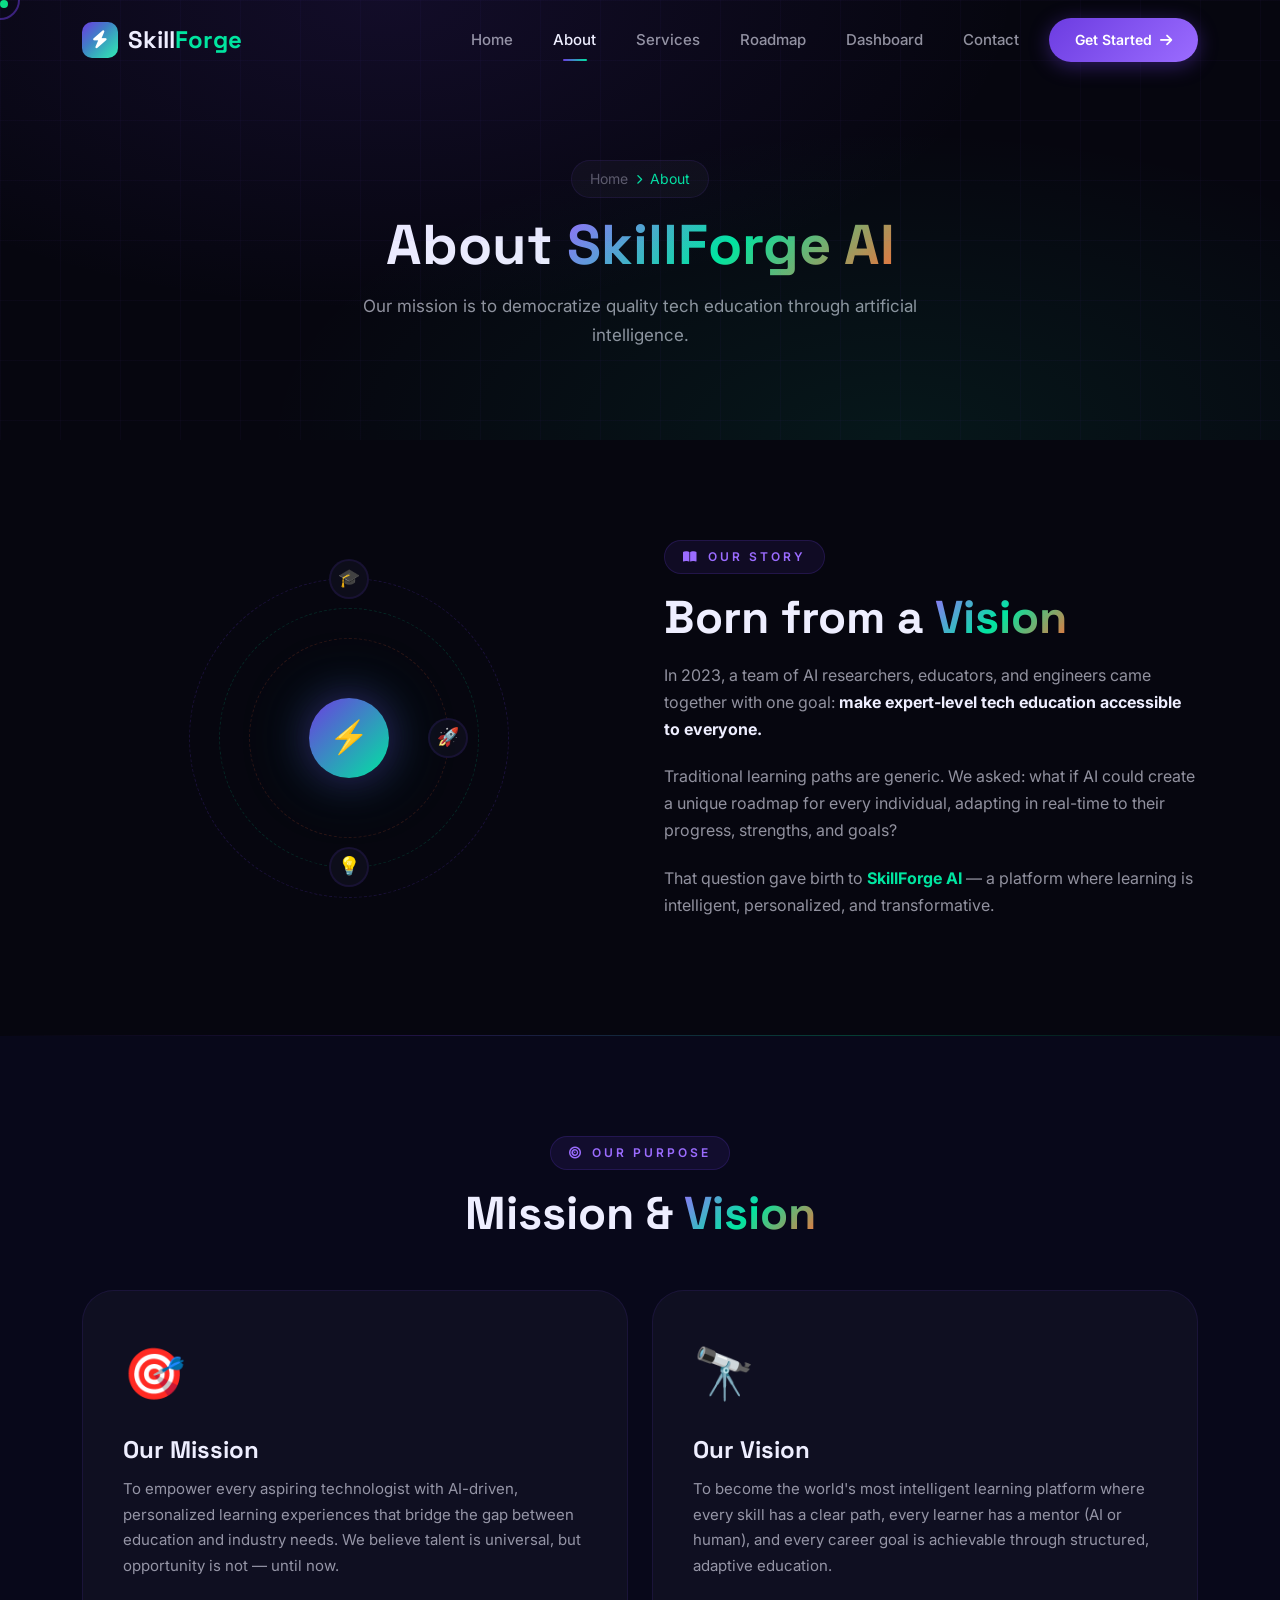
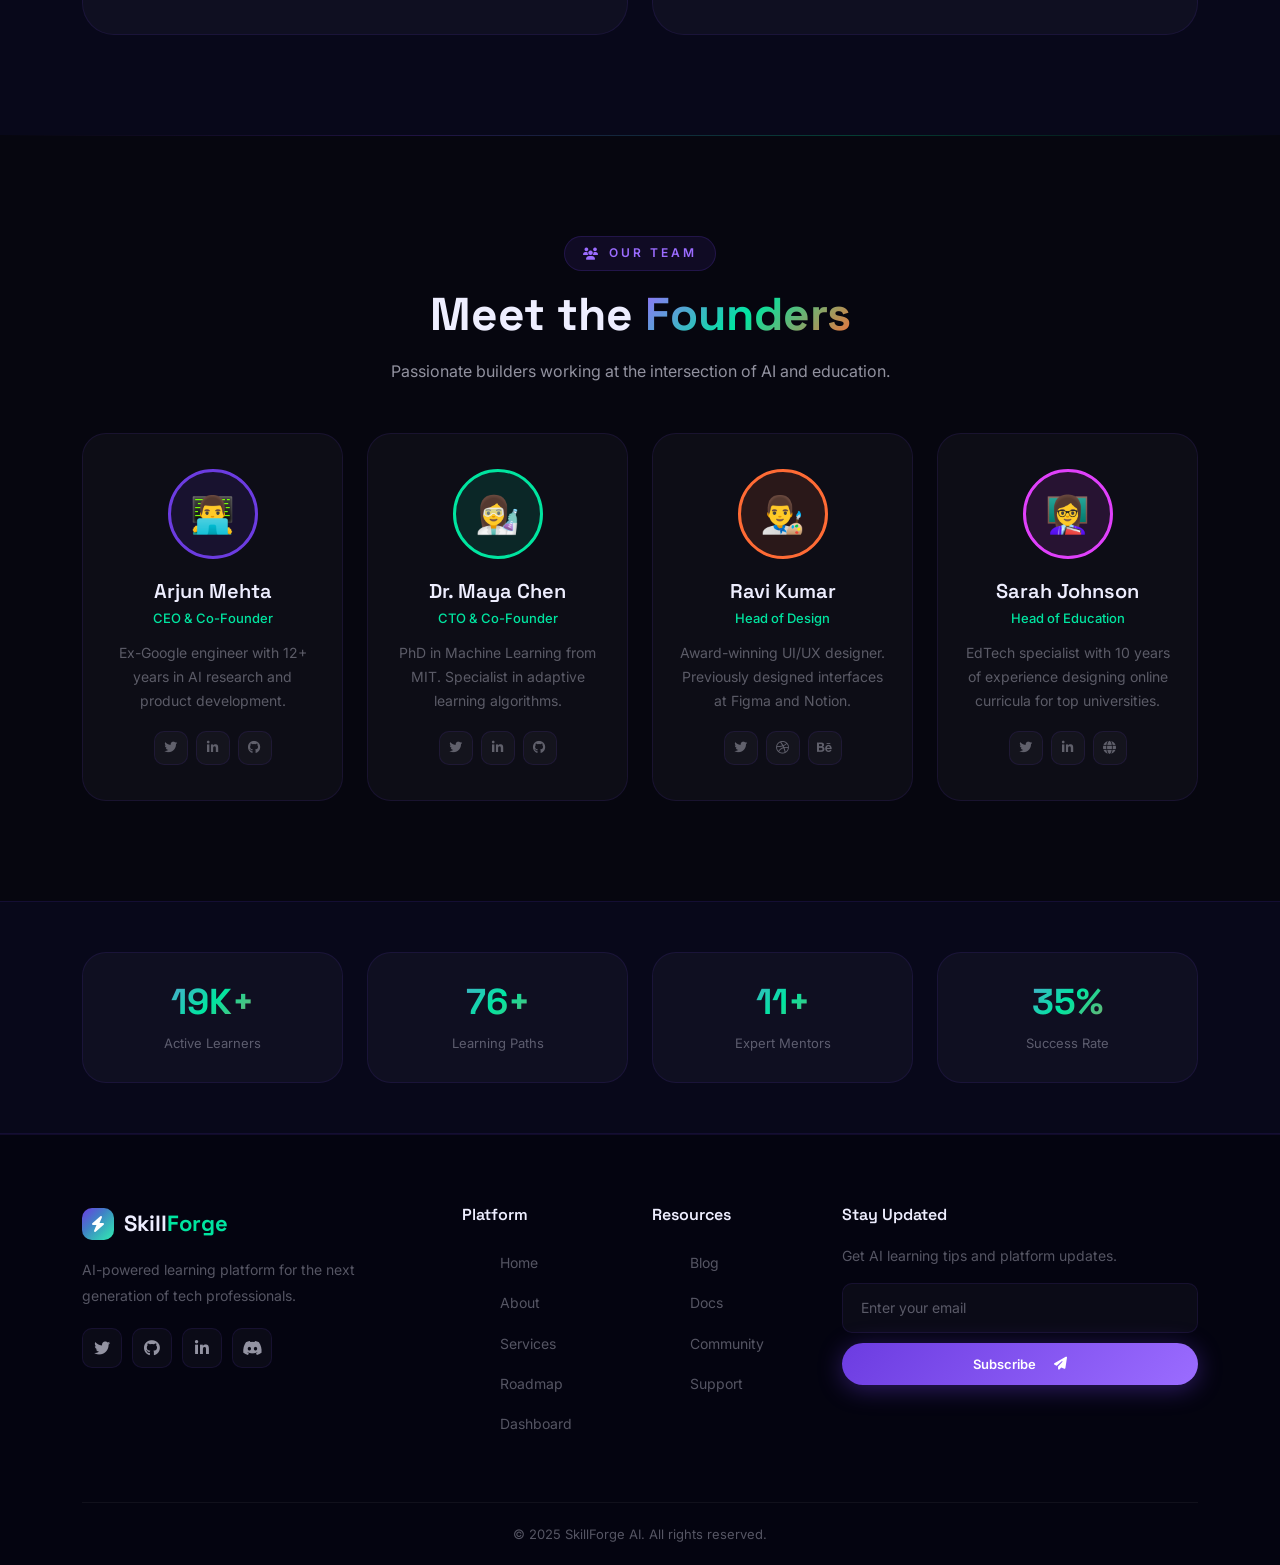
==== about.html @ aed68ee0 "SkillForge" ====
<!DOCTYPE html>
<html lang="en">
<head>
    <meta charset="UTF-8">
    <meta name="viewport" content="width=device-width, initial-scale=1.0">
    <title>About — SkillForge AI</title>
    <link href="https://cdn.jsdelivr.net/npm/bootstrap@5.3.0/dist/css/bootstrap.min.css" rel="stylesheet">
    <link href="https://cdnjs.cloudflare.com/ajax/libs/font-awesome/6.4.0/css/all.min.css" rel="stylesheet">
    <link href="style.css" rel="stylesheet">
</head>
<body>
    <div class="cursor-dot" id="cursorDot"></div>
    <div class="cursor-ring" id="cursorRing"></div>

    <!-- NAVBAR -->
    <nav class="sf-navbar navbar navbar-expand-lg fixed-top" id="sfNavbar">
        <div class="container">
            <a class="sf-brand" href="index.html">
                <div class="brand-icon"><i class="fas fa-bolt"></i></div>
                <div class="brand-text">Skill<span>Forge</span></div>
            </a>
            <button class="navbar-toggler" data-bs-toggle="collapse" data-bs-target="#sfNavCollapse"><span class="navbar-toggler-icon"></span></button>
            <div class="collapse navbar-collapse" id="sfNavCollapse">
                <ul class="navbar-nav ms-auto align-items-center gap-1">
                    <li class="nav-item"><a class="nav-link sf-nav-link" href="index.html">Home</a></li>
                    <li class="nav-item"><a class="nav-link sf-nav-link active" href="about.html">About</a></li>
                    <li class="nav-item"><a class="nav-link sf-nav-link" href="services.html">Services</a></li>
                    <li class="nav-item"><a class="nav-link sf-nav-link" href="roadmap.html">Roadmap</a></li>
                    <li class="nav-item"><a class="nav-link sf-nav-link" href="dashboard.html">Dashboard</a></li>
                    <li class="nav-item"><a class="nav-link sf-nav-link" href="contact.html">Contact</a></li>
                    <li class="nav-item ms-lg-2"><a class="nav-link sf-nav-cta" href="dashboard.html">Get Started <i class="fas fa-arrow-right ms-1"></i></a></li>
                </ul>
            </div>
        </div>
    </nav>

    <!-- BANNER -->
    <section class="page-banner">
        <div class="grid-bg"></div>
        <div class="particle-field"></div>
        <div class="container">
            <div class="page-breadcrumb"><a href="index.html">Home</a> <i class="fas fa-chevron-right" style="font-size:10px;"></i> About</div>
            <h1>About <span class="gradient-text">SkillForge AI</span></h1>
            <p>Our mission is to democratize quality tech education through artificial intelligence.</p>
        </div>
    </section>

    <!-- OUR STORY -->
    <section class="sf-section">
        <div class="container">
            <div class="row align-items-center g-5">
                <div class="col-lg-6 reveal-left">
                    <div style="text-align:center;">
                        <div class="orbit-container">
                            <div class="orbit-ring">
                                <div class="orbit-dot" style="top:-20px;left:50%;transform:translateX(-50%);">🎓</div>
                            </div>
                            <div class="orbit-ring">
                                <div class="orbit-dot" style="bottom:-20px;left:50%;transform:translateX(-50%);">💡</div>
                            </div>
                            <div class="orbit-ring">
                                <div class="orbit-dot" style="top:50%;right:-20px;transform:translateY(-50%);">🚀</div>
                            </div>
                            <div class="orbit-center">⚡</div>
                        </div>
                    </div>
                </div>
                <div class="col-lg-6 reveal-right">
                    <div class="section-badge"><i class="fas fa-book-open"></i> Our Story</div>
                    <h2 class="section-title">Born from a <span class="gradient-text">Vision</span></h2>
                    <p style="color:var(--text-secondary);margin-bottom:20px;">In 2023, a team of AI researchers, educators, and engineers came together with one goal: <strong style="color:var(--text-primary);">make expert-level tech education accessible to everyone.</strong></p>
                    <p style="color:var(--text-secondary);margin-bottom:20px;">Traditional learning paths are generic. We asked: what if AI could create a unique roadmap for every individual, adapting in real-time to their progress, strengths, and goals?</p>
                    <p style="color:var(--text-secondary);">That question gave birth to <strong style="color:var(--cyan);">SkillForge AI</strong> — a platform where learning is intelligent, personalized, and transformative.</p>
                </div>
            </div>
        </div>
    </section>

    <hr class="glow-divider">

    <!-- MISSION & VISION -->
    <section class="sf-section sf-section-alt">
        <div class="container">
            <div class="text-center mb-5 reveal">
                <div class="section-badge"><i class="fas fa-bullseye"></i> Our Purpose</div>
                <h2 class="section-title">Mission & <span class="gradient-text">Vision</span></h2>
            </div>
            <div class="row g-4">
                <div class="col-lg-6 reveal delay-1">
                    <div class="mission-card">
                        <span class="big-icon">🎯</span>
                        <h4>Our Mission</h4>
                        <p>To empower every aspiring technologist with AI-driven, personalized learning experiences that bridge the gap between education and industry needs. We believe talent is universal, but opportunity is not — until now.</p>
                    </div>
                </div>
                <div class="col-lg-6 reveal delay-2">
                    <div class="mission-card">
                        <span class="big-icon">🔭</span>
                        <h4>Our Vision</h4>
                        <p>To become the world's most intelligent learning platform where every skill has a clear path, every learner has a mentor (AI or human), and every career goal is achievable through structured, adaptive education.</p>
                    </div>
                </div>
            </div>
        </div>
    </section>

    <hr class="glow-divider">

    <!-- TEAM -->
    <section class="sf-section">
        <div class="container">
            <div class="text-center mb-5 reveal">
                <div class="section-badge"><i class="fas fa-users"></i> Our Team</div>
                <h2 class="section-title">Meet the <span class="gradient-text">Founders</span></h2>
                <p class="section-desc mx-auto">Passionate builders working at the intersection of AI and education.</p>
            </div>
            <div class="row g-4">
                <div class="col-lg-3 col-md-6 reveal delay-1">
                    <div class="team-card">
                        <div class="team-avatar" style="background:rgba(108,60,225,0.12);border-color:var(--primary);">👨‍💻</div>
                        <h5>Arjun Mehta</h5>
                        <div class="role">CEO & Co-Founder</div>
                        <p>Ex-Google engineer with 12+ years in AI research and product development.</p>
                        <div class="team-social">
                            <a href="#"><i class="fab fa-twitter"></i></a>
                            <a href="#"><i class="fab fa-linkedin-in"></i></a>
                            <a href="#"><i class="fab fa-github"></i></a>
                        </div>
                    </div>
                </div>
                <div class="col-lg-3 col-md-6 reveal delay-2">
                    <div class="team-card">
                        <div class="team-avatar" style="background:rgba(0,229,160,0.12);border-color:var(--cyan);">👩‍🔬</div>
                        <h5>Dr. Maya Chen</h5>
                        <div class="role">CTO & Co-Founder</div>
                        <p>PhD in Machine Learning from MIT. Specialist in adaptive learning algorithms.</p>
                        <div class="team-social">
                            <a href="#"><i class="fab fa-twitter"></i></a>
                            <a href="#"><i class="fab fa-linkedin-in"></i></a>
                            <a href="#"><i class="fab fa-github"></i></a>
                        </div>
                    </div>
                </div>
                <div class="col-lg-3 col-md-6 reveal delay-3">
                    <div class="team-card">
                        <div class="team-avatar" style="background:rgba(255,107,53,0.12);border-color:var(--orange);">👨‍🎨</div>
                        <h5>Ravi Kumar</h5>
                        <div class="role">Head of Design</div>
                        <p>Award-winning UI/UX designer. Previously designed interfaces at Figma and Notion.</p>
                        <div class="team-social">
                            <a href="#"><i class="fab fa-twitter"></i></a>
                            <a href="#"><i class="fab fa-dribbble"></i></a>
                            <a href="#"><i class="fab fa-behance"></i></a>
                        </div>
                    </div>
                </div>
                <div class="col-lg-3 col-md-6 reveal delay-4">
                    <div class="team-card">
                        <div class="team-avatar" style="background:rgba(224,64,251,0.12);border-color:var(--magenta);">👩‍🏫</div>
                        <h5>Sarah Johnson</h5>
                        <div class="role">Head of Education</div>
                        <p>EdTech specialist with 10 years of experience designing online curricula for top universities.</p>
                        <div class="team-social">
                            <a href="#"><i class="fab fa-twitter"></i></a>
                            <a href="#"><i class="fab fa-linkedin-in"></i></a>
                            <a href="#"><i class="fas fa-globe"></i></a>
                        </div>
                    </div>
                </div>
            </div>
        </div>
    </section>

    <!-- COUNTER -->
    <section class="counter-section">
        <div class="container">
            <div class="row">
                <div class="col-6 col-md-3 reveal"><div class="stat-card"><h3 class="gradient-text"><span class="counter" data-target="50" data-suffix="K+">0</span></h3><p>Active Learners</p></div></div>
                <div class="col-6 col-md-3 reveal"><div class="stat-card"><h3 class="gradient-text"><span class="counter" data-target="200" data-suffix="+">0</span></h3><p>Learning Paths</p></div></div>
                <div class="col-6 col-md-3 reveal"><div class="stat-card"><h3 class="gradient-text"><span class="counter" data-target="30" data-suffix="+">0</span></h3><p>Expert Mentors</p></div></div>
                <div class="col-6 col-md-3 reveal"><div class="stat-card"><h3 class="gradient-text"><span class="counter" data-target="95" data-suffix="%">0</span></h3><p>Success Rate</p></div></div>
            </div>
        </div>
    </section>

    <!-- FOOTER -->
    <footer class="sf-footer">
        <div class="container">
            <div class="row g-4">
                <div class="col-lg-4 col-md-6"><div class="footer-brand"><a class="sf-brand" href="index.html" style="font-size:22px;"><div class="brand-icon" style="width:32px;height:32px;font-size:16px;"><i class="fas fa-bolt"></i></div><div class="brand-text">Skill<span>Forge</span></div></a><p>AI-powered learning platform for the next generation of tech professionals.</p><div class="footer-social"><a href="#"><i class="fab fa-twitter"></i></a><a href="#"><i class="fab fa-github"></i></a><a href="#"><i class="fab fa-linkedin-in"></i></a><a href="#"><i class="fab fa-discord"></i></a></div></div></div>
                <div class="col-lg-2 col-md-6 col-6"><h6>Platform</h6><ul class="footer-links"><li><a href="index.html">Home</a></li><li><a href="about.html">About</a></li><li><a href="services.html">Services</a></li><li><a href="roadmap.html">Roadmap</a></li><li><a href="dashboard.html">Dashboard</a></li></ul></div>
                <div class="col-lg-2 col-md-6 col-6"><h6>Resources</h6><ul class="footer-links"><li><a href="#">Blog</a></li><li><a href="#">Docs</a></li><li><a href="#">Community</a></li><li><a href="contact.html">Support</a></li></ul></div>
                <div class="col-lg-4 col-md-6"><h6>Stay Updated</h6><p style="font-size:14px;color:var(--text-muted);margin-bottom:15px;">Get AI learning tips and platform updates.</p><div class="footer-newsletter"><input type="email" placeholder="Enter your email"><button class="sf-btn sf-btn-primary sf-btn-sm w-100 justify-content-center" style="border:none;">Subscribe <i class="fas fa-paper-plane ms-2"></i></button></div></div>
            </div>
            <div class="footer-bottom"><p>© 2025 SkillForge AI. All rights reserved.</p></div>
        </div>
    </footer>
    <button class="scroll-top" id="scrollTopBtn"><i class="fas fa-arrow-up"></i></button>
    <script src="https://cdn.jsdelivr.net/npm/bootstrap@5.3.0/dist/js/bootstrap.bundle.min.js"></script>
    <script src="script.js"></script>
</body>
</html>
---- style.css ----
/* ================================================================
   SKILLFORGE AI — Premium AI Learning Platform
   100% Original Design | Dark Futuristic Theme
   Author: SkillForge Team | 2025
   ================================================================ */

/* ============ GOOGLE FONTS ============ */
@import url("https://fonts.googleapis.com/css2?family=Inter:wght@300;400;500;600;700;800;900&family=Space+Grotesk:wght@400;500;600;700&family=JetBrains+Mono:wght@400;500;600&display=swap");

/* ============ CSS VARIABLES ============ */
:root {
  --primary: #6c3ce1;
  --primary-light: #9b6cff;
  --primary-dark: #4a1fb8;
  --cyan: #00e5a0;
  --cyan-light: #66ffd1;
  --cyan-dark: #00b87c;
  --orange: #ff6b35;
  --orange-light: #ff9f6c;
  --magenta: #e040fb;
  --red: #ff4757;
  --yellow: #ffd93d;

  --bg-dark: #06060f;
  --bg-card: #0d0d1a;
  --bg-card-hover: #12122a;
  --bg-section: #08081a;

  --text-primary: #eeeeff;
  --text-secondary: rgba(238, 238, 255, 0.6);
  --text-muted: rgba(238, 238, 255, 0.35);

  --glass: rgba(255, 255, 255, 0.03);
  --glass-border: rgba(108, 60, 225, 0.12);
  --glass-hover: rgba(108, 60, 225, 0.08);

  --font-heading: "Space Grotesk", sans-serif;
  --font-body: "Inter", sans-serif;
  --font-mono: "JetBrains Mono", monospace;

  --radius-sm: 10px;
  --radius-md: 16px;
  --radius-lg: 24px;
  --radius-xl: 32px;
  --radius-full: 9999px;

  --shadow-glow: 0 0 30px rgba(108, 60, 225, 0.15);
  --shadow-card: 0 8px 32px rgba(0, 0, 0, 0.3);
  --shadow-float: 0 20px 60px rgba(0, 0, 0, 0.4);

  --transition: all 0.4s cubic-bezier(0.175, 0.885, 0.32, 1.275);
  --transition-smooth: all 0.3s ease;
}

/* ============ RESET & BASE ============ */
*,
*::before,
*::after {
  margin: 0;
  padding: 0;
  box-sizing: border-box;
}

html {
  scroll-behavior: smooth;
  scroll-padding-top: 90px;
  font-size: 16px;
}

body {
  font-family: var(--font-body);
  background: var(--bg-dark);
  color: var(--text-primary);
  overflow-x: hidden;
  line-height: 1.7;
  -webkit-font-smoothing: antialiased;
  -moz-osx-font-smoothing: grayscale;
}

::selection {
  background: var(--primary);
  color: #fff;
}

::-webkit-scrollbar {
  width: 6px;
}
::-webkit-scrollbar-track {
  background: var(--bg-dark);
}
::-webkit-scrollbar-thumb {
  background: var(--primary);
  border-radius: 10px;
}

img {
  max-width: 100%;
  display: block;
}

a {
  text-decoration: none;
  color: inherit;
  transition: var(--transition-smooth);
}

ul,
ol {
  list-style: none;
}

/* ============ PRELOADER ============ */
.preloader {
  position: fixed;
  inset: 0;
  background: var(--bg-dark);
  z-index: 1000000;
  display: flex;
  flex-direction: column;
  align-items: center;
  justify-content: center;
  transition:
    opacity 0.6s ease,
    visibility 0.6s ease;
}
.preloader.hide {
  opacity: 0;
  visibility: hidden;
  pointer-events: none;
}

/* DNA Helix Loader */
.dna-loader {
  display: flex;
  gap: 8px;
  align-items: center;
  height: 60px;
}
.dna-loader span {
  width: 6px;
  height: 6px;
  border-radius: 50%;
  animation: dnaWave 1.2s ease-in-out infinite;
}
.dna-loader span:nth-child(odd) {
  background: var(--primary);
}
.dna-loader span:nth-child(even) {
  background: var(--cyan);
}
.dna-loader span:nth-child(1) {
  animation-delay: 0s;
}
.dna-loader span:nth-child(2) {
  animation-delay: 0.1s;
}
.dna-loader span:nth-child(3) {
  animation-delay: 0.2s;
}
.dna-loader span:nth-child(4) {
  animation-delay: 0.3s;
}
.dna-loader span:nth-child(5) {
  animation-delay: 0.4s;
}
.dna-loader span:nth-child(6) {
  animation-delay: 0.5s;
}
.dna-loader span:nth-child(7) {
  animation-delay: 0.6s;
}
.dna-loader span:nth-child(8) {
  animation-delay: 0.7s;
}
@keyframes dnaWave {
  0%,
  100% {
    transform: translateY(0) scale(1);
    opacity: 0.5;
  }
  50% {
    transform: translateY(-25px) scale(1.4);
    opacity: 1;
  }
}
.preloader-text {
  margin-top: 30px;
  font-family: var(--font-heading);
  font-size: 13px;
  letter-spacing: 6px;
  text-transform: uppercase;
  color: var(--primary-light);
}
.preloader-text span {
  display: inline-block;
  animation: fadeChar 1.5s ease-in-out infinite;
}
.preloader-text span:nth-child(1) {
  animation-delay: 0s;
}
.preloader-text span:nth-child(2) {
  animation-delay: 0.05s;
}
.preloader-text span:nth-child(3) {
  animation-delay: 0.1s;
}
.preloader-text span:nth-child(4) {
  animation-delay: 0.15s;
}
.preloader-text span:nth-child(5) {
  animation-delay: 0.2s;
}
.preloader-text span:nth-child(6) {
  animation-delay: 0.25s;
}
.preloader-text span:nth-child(7) {
  animation-delay: 0.3s;
}
.preloader-text span:nth-child(8) {
  animation-delay: 0.35s;
}
.preloader-text span:nth-child(9) {
  animation-delay: 0.4s;
}
.preloader-text span:nth-child(10) {
  animation-delay: 0.45s;
}
.preloader-text span:nth-child(11) {
  animation-delay: 0.5s;
}
.preloader-text span:nth-child(12) {
  animation-delay: 0.55s;
}
@keyframes fadeChar {
  0%,
  100% {
    opacity: 0.3;
  }
  50% {
    opacity: 1;
  }
}

/* ============ CUSTOM CURSOR ============ */
.cursor-dot {
  width: 8px;
  height: 8px;
  background: var(--cyan);
  border-radius: 50%;
  position: fixed;
  pointer-events: none;
  z-index: 999999;
  transition: transform 0.1s ease;
  mix-blend-mode: difference;
}
.cursor-ring {
  width: 40px;
  height: 40px;
  border: 2px solid rgba(108, 60, 225, 0.5);
  border-radius: 50%;
  position: fixed;
  pointer-events: none;
  z-index: 999998;
  transition: all 0.18s ease-out;
}
.cursor-ring.hover {
  transform: scale(1.6);
  border-color: var(--cyan);
  background: rgba(0, 229, 160, 0.05);
}

/* ============ NAVBAR ============ */
.sf-navbar {
  position: fixed;
  top: 0;
  left: 0;
  right: 0;
  z-index: 99999;
  padding: 18px 0;
  transition: all 0.4s ease;
  background: transparent;
}
.sf-navbar.scrolled {
  padding: 10px 0;
  background: rgba(6, 6, 15, 0.92);
  backdrop-filter: blur(25px);
  -webkit-backdrop-filter: blur(25px);
  border-bottom: 1px solid var(--glass-border);
  box-shadow: 0 4px 30px rgba(0, 0, 0, 0.3);
}
.sf-brand {
  font-family: var(--font-heading);
  font-weight: 700;
  font-size: 24px;
  color: var(--text-primary) !important;
  display: flex;
  align-items: center;
  gap: 10px;
}
.sf-brand .brand-icon {
  width: 36px;
  height: 36px;
  background: linear-gradient(135deg, var(--primary), var(--cyan));
  border-radius: var(--radius-sm);
  display: flex;
  align-items: center;
  justify-content: center;
  font-size: 18px;
  color: #fff;
  position: relative;
  overflow: hidden;
}
.sf-brand .brand-icon::after {
  content: "";
  position: absolute;
  inset: 0;
  background: linear-gradient(
    135deg,
    transparent 40%,
    rgba(255, 255, 255, 0.2)
  );
}
.sf-brand .brand-text span {
  color: var(--cyan);
}
.sf-nav-link {
  color: var(--text-secondary) !important;
  font-weight: 500;
  font-size: 15px;
  padding: 8px 16px !important;
  border-radius: var(--radius-sm);
  position: relative;
  margin: 0 2px;
  transition: var(--transition-smooth);
}
.sf-nav-link::before {
  content: "";
  position: absolute;
  bottom: 0;
  left: 50%;
  transform: translateX(-50%);
  width: 0;
  height: 2px;
  background: linear-gradient(90deg, var(--primary), var(--cyan));
  border-radius: 2px;
  transition: width 0.3s ease;
}
.sf-nav-link:hover,
.sf-nav-link.active {
  color: var(--text-primary) !important;
}
.sf-nav-link:hover::before,
.sf-nav-link.active::before {
  width: 24px;
}
.sf-nav-cta {
  background: linear-gradient(135deg, var(--primary), var(--primary-light));
  color: #fff !important;
  padding: 10px 26px !important;
  border-radius: var(--radius-full);
  font-weight: 600;
  font-size: 14px;
  box-shadow: 0 4px 20px rgba(108, 60, 225, 0.4);
  transition: var(--transition);
  border: none;
}
.sf-nav-cta:hover {
  transform: translateY(-2px);
  box-shadow: 0 8px 30px rgba(108, 60, 225, 0.6);
  color: #fff !important;
}
.navbar-toggler {
  border: 2px solid var(--primary) !important;
  padding: 5px 10px;
  border-radius: var(--radius-sm);
}
.navbar-toggler-icon {
  background-image: url("data:image/svg+xml,%3csvg xmlns='http://www.w3.org/2000/svg' viewBox='0 0 30 30'%3e%3cpath stroke='%236C3CE1' stroke-linecap='round' stroke-width='2' d='M4 7h22M4 15h22M4 23h22'/%3e%3c/svg%3e") !important;
}

/* ============ PAGE HERO / INNER BANNER ============ */
.page-banner {
  padding: 160px 0 90px;
  text-align: center;
  position: relative;
  overflow: hidden;
}
.page-banner::before {
  content: "";
  position: absolute;
  inset: 0;
  background:
    radial-gradient(
      ellipse at 30% 0%,
      rgba(108, 60, 225, 0.12) 0%,
      transparent 50%
    ),
    radial-gradient(
      ellipse at 70% 100%,
      rgba(0, 229, 160, 0.08) 0%,
      transparent 50%
    );
  pointer-events: none;
}
.page-banner .grid-bg {
  position: absolute;
  inset: 0;
  background-image:
    linear-gradient(rgba(108, 60, 225, 0.04) 1px, transparent 1px),
    linear-gradient(90deg, rgba(108, 60, 225, 0.04) 1px, transparent 1px);
  background-size: 60px 60px;
  pointer-events: none;
}
.page-breadcrumb {
  display: inline-flex;
  align-items: center;
  gap: 8px;
  font-size: 14px;
  margin-bottom: 15px;
  padding: 6px 18px;
  background: var(--glass);
  border: 1px solid var(--glass-border);
  border-radius: var(--radius-full);
  color: var(--cyan);
}
.page-breadcrumb a {
  color: var(--text-muted);
}
.page-breadcrumb a:hover {
  color: var(--primary-light);
}
.page-banner h1 {
  font-family: var(--font-heading);
  font-size: clamp(34px, 5vw, 56px);
  font-weight: 700;
  margin-bottom: 15px;
  line-height: 1.15;
}
.page-banner p {
  color: var(--text-secondary);
  font-size: 17px;
  max-width: 560px;
  margin: 0 auto;
}

/* ============ SECTION COMMON ============ */
.sf-section {
  padding: 100px 0;
  position: relative;
}
.sf-section-alt {
  background: var(--bg-section);
}
.section-badge {
  display: inline-flex;
  align-items: center;
  gap: 8px;
  padding: 6px 18px;
  border-radius: var(--radius-full);
  font-size: 12px;
  font-weight: 600;
  text-transform: uppercase;
  letter-spacing: 3px;
  margin-bottom: 16px;
  background: rgba(108, 60, 225, 0.1);
  color: var(--primary-light);
  border: 1px solid rgba(108, 60, 225, 0.2);
}
.section-title {
  font-family: var(--font-heading);
  font-size: clamp(28px, 4vw, 46px);
  font-weight: 700;
  line-height: 1.2;
  margin-bottom: 16px;
}
.section-desc {
  color: var(--text-secondary);
  font-size: 16px;
  max-width: 560px;
}
.gradient-text {
  background: linear-gradient(
    135deg,
    var(--primary-light),
    var(--cyan),
    var(--orange)
  );
  -webkit-background-clip: text;
  -webkit-text-fill-color: transparent;
  background-clip: text;
}
.accent-text {
  color: var(--cyan);
}
.glow-divider {
  height: 1px;
  background: linear-gradient(
    90deg,
    transparent,
    var(--primary),
    var(--cyan),
    transparent
  );
  border: none;
  opacity: 0.25;
  margin: 0;
}

/* ============ BUTTONS ============ */
.sf-btn {
  display: inline-flex;
  align-items: center;
  gap: 10px;
  padding: 14px 32px;
  border-radius: var(--radius-full);
  font-weight: 600;
  font-size: 15px;
  font-family: var(--font-body);
  cursor: pointer;
  transition: var(--transition);
  border: none;
  text-decoration: none;
  position: relative;
  overflow: hidden;
}
.sf-btn::after {
  content: "";
  position: absolute;
  inset: 0;
  background: linear-gradient(
    135deg,
    transparent 40%,
    rgba(255, 255, 255, 0.1)
  );
  opacity: 0;
  transition: opacity 0.3s;
}
.sf-btn:hover::after {
  opacity: 1;
}
.sf-btn-primary {
  background: linear-gradient(135deg, var(--primary), var(--primary-light));
  color: #fff;
  box-shadow: 0 4px 25px rgba(108, 60, 225, 0.4);
}
.sf-btn-primary:hover {
  transform: translateY(-3px);
  box-shadow: 0 10px 35px rgba(108, 60, 225, 0.6);
  color: #fff;
}
.sf-btn-outline {
  background: transparent;
  color: var(--text-primary);
  border: 2px solid rgba(108, 60, 225, 0.3);
}
.sf-btn-outline:hover {
  border-color: var(--cyan);
  color: var(--cyan);
  transform: translateY(-3px);
  box-shadow: 0 5px 20px rgba(0, 229, 160, 0.15);
}
.sf-btn-cyan {
  background: linear-gradient(135deg, var(--cyan-dark), var(--cyan));
  color: var(--bg-dark);
  box-shadow: 0 4px 20px rgba(0, 229, 160, 0.3);
}
.sf-btn-cyan:hover {
  transform: translateY(-3px);
  box-shadow: 0 10px 30px rgba(0, 229, 160, 0.5);
  color: var(--bg-dark);
}
.sf-btn-sm {
  padding: 10px 22px;
  font-size: 13px;
}

/* ============ GLASS CARD ============ */
.sf-card {
  background: var(--glass);
  border: 1px solid var(--glass-border);
  border-radius: var(--radius-lg);
  padding: 32px;
  transition: var(--transition);
  position: relative;
  overflow: hidden;
  height: 100%;
}
.sf-card::before {
  content: "";
  position: absolute;
  top: 0;
  left: 0;
  right: 0;
  height: 3px;
  background: linear-gradient(90deg, var(--primary), var(--cyan));
  transform: scaleX(0);
  transform-origin: left;
  transition: transform 0.4s ease;
}
.sf-card:hover {
  transform: translateY(-8px);
  border-color: rgba(108, 60, 225, 0.25);
  box-shadow: var(--shadow-glow);
  background: var(--glass-hover);
}
.sf-card:hover::before {
  transform: scaleX(1);
}

/* ============ ICON BOX ============ */
.sf-icon-box {
  width: 60px;
  height: 60px;
  border-radius: var(--radius-md);
  display: flex;
  align-items: center;
  justify-content: center;
  font-size: 24px;
  margin-bottom: 20px;
  position: relative;
}
.sf-icon-box::after {
  content: "";
  position: absolute;
  inset: -3px;
  border-radius: inherit;
  background: inherit;
  filter: blur(15px);
  opacity: 0.3;
  z-index: -1;
}
.icon-purple {
  background: rgba(108, 60, 225, 0.15);
  color: var(--primary-light);
}
.icon-cyan {
  background: rgba(0, 229, 160, 0.15);
  color: var(--cyan);
}
.icon-orange {
  background: rgba(255, 107, 53, 0.15);
  color: var(--orange);
}
.icon-magenta {
  background: rgba(224, 64, 251, 0.15);
  color: var(--magenta);
}
.icon-yellow {
  background: rgba(255, 217, 61, 0.15);
  color: var(--yellow);
}
.icon-red {
  background: rgba(255, 71, 87, 0.15);
  color: var(--red);
}

/* ============ FOOTER ============ */
.sf-footer {
  background: #040410;
  border-top: 1px solid var(--glass-border);
  padding: 70px 0 0;
}
.sf-footer .footer-brand p {
  color: var(--text-muted);
  font-size: 14px;
  margin-top: 15px;
  max-width: 300px;
  line-height: 1.8;
}
.sf-footer h6 {
  font-family: var(--font-heading);
  font-weight: 600;
  font-size: 16px;
  margin-bottom: 20px;
  color: var(--text-primary);
}
.footer-links li {
  margin-bottom: 10px;
}
.footer-links a {
  color: var(--text-muted);
  font-size: 14px;
  display: inline-flex;
  align-items: center;
  gap: 6px;
}
.footer-links a::before {
  content: "";
  width: 0;
  height: 1px;
  background: var(--cyan);
  transition: width 0.3s;
}
.footer-links a:hover {
  color: var(--cyan);
}
.footer-links a:hover::before {
  width: 12px;
}
.footer-social {
  display: flex;
  gap: 10px;
  margin-top: 20px;
}
.footer-social a {
  width: 40px;
  height: 40px;
  border-radius: var(--radius-sm);
  background: var(--glass);
  border: 1px solid var(--glass-border);
  display: flex;
  align-items: center;
  justify-content: center;
  color: var(--text-secondary);
  font-size: 16px;
  transition: var(--transition);
}
.footer-social a:hover {
  background: var(--primary);
  border-color: var(--primary);
  color: #fff;
  transform: translateY(-3px);
  box-shadow: 0 5px 15px rgba(108, 60, 225, 0.4);
}
.footer-bottom {
  margin-top: 50px;
  padding: 20px 0;
  border-top: 1px solid rgba(238, 238, 255, 0.05);
  text-align: center;
}
.footer-bottom p {
  color: var(--text-muted);
  font-size: 13px;
  margin: 0;
}
.footer-newsletter input {
  width: 100%;
  padding: 12px 18px;
  background: var(--glass);
  border: 1px solid var(--glass-border);
  border-radius: var(--radius-sm);
  color: var(--text-primary);
  font-size: 14px;
  font-family: var(--font-body);
  outline: none;
  margin-bottom: 10px;
  transition: var(--transition-smooth);
}
.footer-newsletter input:focus {
  border-color: var(--primary);
  box-shadow: 0 0 0 3px rgba(108, 60, 225, 0.1);
}
.footer-newsletter input::placeholder {
  color: var(--text-muted);
}

/* ============ SCROLL TO TOP ============ */
.scroll-top {
  position: fixed;
  bottom: 30px;
  right: 30px;
  width: 46px;
  height: 46px;
  background: linear-gradient(135deg, var(--primary), var(--primary-light));
  color: #fff;
  border: none;
  border-radius: var(--radius-sm);
  font-size: 18px;
  cursor: pointer;
  opacity: 0;
  visibility: hidden;
  transition: var(--transition);
  z-index: 9998;
  box-shadow: 0 4px 20px rgba(108, 60, 225, 0.4);
  display: flex;
  align-items: center;
  justify-content: center;
}
.scroll-top.show {
  opacity: 1;
  visibility: visible;
}
.scroll-top:hover {
  transform: translateY(-4px);
  box-shadow: 0 8px 30px rgba(108, 60, 225, 0.6);
}

/* ============ REVEAL ANIMATIONS ============ */
.reveal {
  opacity: 0;
  transform: translateY(40px);
  transition: all 0.8s cubic-bezier(0.175, 0.885, 0.32, 1.275);
}
.reveal.active {
  opacity: 1;
  transform: translateY(0);
}
.reveal-left {
  opacity: 0;
  transform: translateX(-50px);
  transition: all 0.8s cubic-bezier(0.175, 0.885, 0.32, 1.275);
}
.reveal-left.active {
  opacity: 1;
  transform: translateX(0);
}
.reveal-right {
  opacity: 0;
  transform: translateX(50px);
  transition: all 0.8s cubic-bezier(0.175, 0.885, 0.32, 1.275);
}
.reveal-right.active {
  opacity: 1;
  transform: translateX(0);
}
.reveal-scale {
  opacity: 0;
  transform: scale(0.85);
  transition: all 0.8s cubic-bezier(0.175, 0.885, 0.32, 1.275);
}
.reveal-scale.active {
  opacity: 1;
  transform: scale(1);
}

/* Staggered delays */
.delay-1 {
  transition-delay: 0.1s;
}
.delay-2 {
  transition-delay: 0.2s;
}
.delay-3 {
  transition-delay: 0.3s;
}
.delay-4 {
  transition-delay: 0.4s;
}
.delay-5 {
  transition-delay: 0.5s;
}
.delay-6 {
  transition-delay: 0.6s;
}

/* ============ FORM STYLES ============ */
.sf-input {
  width: 100%;
  padding: 14px 20px;
  background: rgba(255, 255, 255, 0.03);
  border: 1px solid var(--glass-border);
  border-radius: var(--radius-md);
  color: var(--text-primary);
  font-size: 15px;
  font-family: var(--font-body);
  outline: none;
  transition: var(--transition-smooth);
}
.sf-input:focus {
  border-color: var(--primary);
  box-shadow: 0 0 0 3px rgba(108, 60, 225, 0.12);
  background: rgba(108, 60, 225, 0.03);
}
.sf-input::placeholder {
  color: var(--text-muted);
}
.sf-label {
  font-size: 13px;
  font-weight: 500;
  color: var(--text-secondary);
  margin-bottom: 8px;
  display: block;
}

/* ============ PROGRESS BAR ============ */
.sf-progress {
  height: 10px;
  background: rgba(255, 255, 255, 0.05);
  border-radius: var(--radius-full);
  overflow: hidden;
  position: relative;
}
.sf-progress-bar {
  height: 100%;
  border-radius: var(--radius-full);
  transition: width 2s cubic-bezier(0.25, 0.46, 0.45, 0.94);
  position: relative;
}
.sf-progress-bar::after {
  content: "";
  position: absolute;
  top: 0;
  left: 0;
  right: 0;
  bottom: 0;
  background: linear-gradient(
    90deg,
    transparent,
    rgba(255, 255, 255, 0.15),
    transparent
  );
  animation: shimmer 2s infinite;
}
@keyframes shimmer {
  0% {
    transform: translateX(-100%);
  }
  100% {
    transform: translateX(100%);
  }
}

/* ============ STAT CARD ============ */
.stat-card {
  background: var(--glass);
  border: 1px solid var(--glass-border);
  border-radius: var(--radius-lg);
  padding: 28px;
  text-align: center;
  transition: var(--transition);
}
.stat-card:hover {
  border-color: rgba(108, 60, 225, 0.3);
  transform: translateY(-4px);
}
.stat-card h3 {
  font-family: var(--font-heading);
  font-size: 36px;
  font-weight: 700;
}
.stat-card p {
  font-size: 13px;
  color: var(--text-muted);
  margin: 5px 0 0;
}

/* ============ TEAM CARD ============ */
.team-card {
  text-align: center;
  background: var(--glass);
  border: 1px solid var(--glass-border);
  border-radius: var(--radius-lg);
  padding: 35px 25px;
  transition: var(--transition);
  height: 100%;
}
.team-card:hover {
  transform: translateY(-8px);
  border-color: rgba(108, 60, 225, 0.3);
  box-shadow: var(--shadow-glow);
}
.team-avatar {
  width: 90px;
  height: 90px;
  border-radius: 50%;
  margin: 0 auto 20px;
  display: flex;
  align-items: center;
  justify-content: center;
  font-size: 36px;
  border: 3px solid;
  position: relative;
}
.team-card h5 {
  font-family: var(--font-heading);
  font-weight: 600;
  margin-bottom: 4px;
}
.team-card .role {
  font-size: 13px;
  color: var(--cyan);
  margin-bottom: 12px;
  font-weight: 500;
}
.team-card p {
  font-size: 14px;
  color: var(--text-muted);
}
.team-social {
  display: flex;
  gap: 8px;
  justify-content: center;
  margin-top: 18px;
}
.team-social a {
  width: 34px;
  height: 34px;
  border-radius: var(--radius-sm);
  background: var(--glass);
  border: 1px solid var(--glass-border);
  display: flex;
  align-items: center;
  justify-content: center;
  font-size: 13px;
  color: var(--text-muted);
  transition: var(--transition-smooth);
}
.team-social a:hover {
  background: var(--primary);
  border-color: var(--primary);
  color: #fff;
}

/* ============ TAG / CHIP ============ */
.sf-tag {
  display: inline-block;
  padding: 4px 12px;
  border-radius: var(--radius-full);
  font-size: 11px;
  font-weight: 600;
  text-transform: uppercase;
  letter-spacing: 1px;
}
.tag-purple {
  background: rgba(108, 60, 225, 0.15);
  color: var(--primary-light);
}
.tag-cyan {
  background: rgba(0, 229, 160, 0.15);
  color: var(--cyan);
}
.tag-orange {
  background: rgba(255, 107, 53, 0.15);
  color: var(--orange);
}

/* ============ COUNTER ============ */
.counter-section {
  padding: 50px 0;
  background: var(--bg-section);
  border-top: 1px solid var(--glass-border);
  border-bottom: 1px solid var(--glass-border);
}

/* ============ RESPONSIVE ============ */
@media (max-width: 991px) {
  .sf-section {
    padding: 70px 0;
  }
  .page-banner {
    padding: 140px 0 70px;
  }
  .cursor-dot,
  .cursor-ring {
    display: none !important;
  }
}
@media (max-width: 768px) {
  .sf-section {
    padding: 60px 0;
  }
  .sf-card {
    padding: 24px;
  }
}
@media (max-width: 576px) {
  .sf-btn {
    padding: 12px 24px;
    font-size: 14px;
  }
}

/* ============ PARTICLE BACKGROUND ============ */
.particle-field {
  position: absolute;
  inset: 0;
  pointer-events: none;
  overflow: hidden;
}
.particle {
  position: absolute;
  width: 3px;
  height: 3px;
  background: var(--primary);
  border-radius: 50%;
  opacity: 0;
  animation: particleFloat 6s infinite;
}
@keyframes particleFloat {
  0% {
    opacity: 0;
    transform: translateY(0) scale(0.5);
  }
  20% {
    opacity: 0.6;
  }
  100% {
    opacity: 0;
    transform: translateY(-120px) scale(0);
  }
}

/* ============ ORBIT ANIMATION ============ */
.orbit-container {
  position: relative;
  width: 320px;
  height: 320px;
  margin: 0 auto;
}
.orbit-center {
  position: absolute;
  top: 50%;
  left: 50%;
  transform: translate(-50%, -50%);
  width: 80px;
  height: 80px;
  background: linear-gradient(135deg, var(--primary), var(--cyan));
  border-radius: 50%;
  display: flex;
  align-items: center;
  justify-content: center;
  font-size: 32px;
  box-shadow:
    0 0 40px rgba(108, 60, 225, 0.4),
    0 0 80px rgba(0, 229, 160, 0.2);
  z-index: 3;
}
.orbit-ring {
  position: absolute;
  inset: 0;
  border: 1px dashed rgba(108, 60, 225, 0.2);
  border-radius: 50%;
  animation: orbitSpin 20s linear infinite;
}
.orbit-ring:nth-child(2) {
  inset: 30px;
  animation-duration: 15s;
  animation-direction: reverse;
  border-color: rgba(0, 229, 160, 0.15);
}
.orbit-ring:nth-child(3) {
  inset: 60px;
  animation-duration: 10s;
  border-color: rgba(255, 107, 53, 0.15);
}
.orbit-dot {
  position: absolute;
  width: 40px;
  height: 40px;
  background: var(--bg-card);
  border: 2px solid var(--glass-border);
  border-radius: 50%;
  display: flex;
  align-items: center;
  justify-content: center;
  font-size: 18px;
}
@keyframes orbitSpin {
  to {
    transform: rotate(360deg);
  }
}

/* ============ ROADMAP STYLES ============ */
.roadmap-output {
  display: none;
}
.roadmap-output.show {
  display: block;
  animation: slideUp 0.5s ease;
}
@keyframes slideUp {
  from {
    opacity: 0;
    transform: translateY(30px);
  }
  to {
    opacity: 1;
    transform: translateY(0);
  }
}
.roadmap-level {
  background: var(--glass);
  border: 1px solid var(--glass-border);
  border-radius: var(--radius-lg);
  padding: 30px;
  margin-bottom: 20px;
  position: relative;
  transition: var(--transition);
}
.roadmap-level:hover {
  border-color: rgba(108, 60, 225, 0.3);
  transform: translateX(5px);
}
.roadmap-level::before {
  content: "";
  position: absolute;
  left: 0;
  top: 0;
  bottom: 0;
  width: 4px;
  border-radius: 4px 0 0 4px;
}
.level-beginner::before {
  background: var(--cyan);
}
.level-intermediate::before {
  background: var(--orange);
}
.level-advanced::before {
  background: var(--magenta);
}
.roadmap-level h4 {
  font-family: var(--font-heading);
  font-weight: 600;
  margin-bottom: 15px;
  display: flex;
  align-items: center;
  gap: 10px;
}
.roadmap-topics {
  display: flex;
  flex-wrap: wrap;
  gap: 8px;
}
.roadmap-chip {
  padding: 6px 16px;
  border-radius: var(--radius-full);
  font-size: 13px;
  font-weight: 500;
  background: rgba(255, 255, 255, 0.04);
  border: 1px solid rgba(255, 255, 255, 0.08);
  transition: var(--transition-smooth);
}
.roadmap-chip:hover {
  background: rgba(108, 60, 225, 0.1);
  border-color: var(--primary);
  color: var(--primary-light);
}

/* ============ DASHBOARD STYLES ============ */
.dash-header {
  background: linear-gradient(
    135deg,
    rgba(108, 60, 225, 0.08),
    rgba(0, 229, 160, 0.04)
  );
  border: 1px solid var(--glass-border);
  border-radius: var(--radius-xl);
  padding: 30px 35px;
  display: flex;
  align-items: center;
  justify-content: space-between;
  flex-wrap: wrap;
  gap: 20px;
  margin-bottom: 30px;
}
.dash-user {
  display: flex;
  align-items: center;
  gap: 18px;
}
.dash-avatar {
  width: 60px;
  height: 60px;
  border-radius: 50%;
  background: linear-gradient(135deg, var(--primary), var(--cyan));
  display: flex;
  align-items: center;
  justify-content: center;
  font-size: 26px;
  font-weight: 700;
  color: #fff;
  box-shadow: 0 0 20px rgba(108, 60, 225, 0.3);
}
.dash-user h4 {
  font-family: var(--font-heading);
  font-weight: 600;
  margin-bottom: 2px;
}
.dash-user p {
  font-size: 13px;
  color: var(--text-muted);
  margin: 0;
}
.dash-stat-grid {
  display: grid;
  grid-template-columns: repeat(auto-fit, minmax(200px, 1fr));
  gap: 20px;
  margin-bottom: 30px;
}
.dash-stat-card {
  background: var(--glass);
  border: 1px solid var(--glass-border);
  border-radius: var(--radius-lg);
  padding: 24px;
  transition: var(--transition);
}
.dash-stat-card:hover {
  border-color: rgba(108, 60, 225, 0.3);
  transform: translateY(-4px);
}
.dash-stat-card .stat-icon {
  width: 44px;
  height: 44px;
  border-radius: var(--radius-sm);
  display: flex;
  align-items: center;
  justify-content: center;
  font-size: 20px;
  margin-bottom: 15px;
}
.dash-stat-card h3 {
  font-family: var(--font-heading);
  font-size: 28px;
  font-weight: 700;
  margin-bottom: 4px;
}
.dash-stat-card p {
  font-size: 13px;
  color: var(--text-muted);
  margin: 0;
}
.skill-progress-card {
  background: var(--glass);
  border: 1px solid var(--glass-border);
  border-radius: var(--radius-lg);
  padding: 30px;
  margin-bottom: 20px;
}
.skill-header {
  display: flex;
  justify-content: space-between;
  align-items: center;
  margin-bottom: 12px;
}
.skill-header h6 {
  font-family: var(--font-heading);
  font-weight: 600;
  font-size: 15px;
  margin: 0;
  display: flex;
  align-items: center;
  gap: 8px;
}
.skill-header span {
  font-size: 14px;
  font-weight: 600;
}

/* ============ ACTIVITY FEED ============ */
.activity-feed {
  background: var(--glass);
  border: 1px solid var(--glass-border);
  border-radius: var(--radius-lg);
  padding: 28px;
}
.activity-item {
  display: flex;
  gap: 14px;
  padding: 14px 0;
  border-bottom: 1px solid rgba(255, 255, 255, 0.04);
}
.activity-item:last-child {
  border-bottom: none;
}
.activity-dot {
  width: 10px;
  height: 10px;
  border-radius: 50%;
  margin-top: 6px;
  min-width: 10px;
}
.activity-item h6 {
  font-size: 14px;
  font-weight: 500;
  margin-bottom: 3px;
}
.activity-item p {
  font-size: 12px;
  color: var(--text-muted);
  margin: 0;
}

/* ============ CONTACT FORM CARD ============ */
.contact-card {
  background: linear-gradient(
    145deg,
    rgba(108, 60, 225, 0.06),
    rgba(0, 229, 160, 0.02)
  );
  border: 1px solid var(--glass-border);
  border-radius: var(--radius-xl);
  padding: 40px;
  height: 100%;
}
.contact-item {
  display: flex;
  gap: 15px;
  margin-bottom: 28px;
}
.contact-icon {
  width: 50px;
  height: 50px;
  min-width: 50px;
  border-radius: var(--radius-md);
  display: flex;
  align-items: center;
  justify-content: center;
  font-size: 20px;
}
.contact-item h6 {
  font-family: var(--font-heading);
  font-weight: 600;
  margin-bottom: 4px;
}
.contact-item p {
  font-size: 14px;
  color: var(--text-muted);
  margin: 0;
}

/* ============ FORM MESSAGE ============ */
.form-success {
  display: none;
  text-align: center;
  padding: 30px;
}
.form-success.show {
  display: block;
  animation: slideUp 0.5s ease;
}
.success-circle {
  width: 70px;
  height: 70px;
  border-radius: 50%;
  margin: 0 auto 20px;
  display: flex;
  align-items: center;
  justify-content: center;
  font-size: 28px;
}
.home-hero {
  min-height: 100vh;
  display: flex;
  align-items: center;
  position: relative;
  overflow: hidden;
  padding-top: 90px;
}
.home-hero::before {
  content: "";
  position: absolute;
  inset: 0;
  background:
    radial-gradient(
      ellipse at 20% 50%,
      rgba(108, 60, 225, 0.1) 0%,
      transparent 50%
    ),
    radial-gradient(
      ellipse at 80% 30%,
      rgba(0, 229, 160, 0.06) 0%,
      transparent 40%
    ),
    radial-gradient(
      ellipse at 50% 80%,
      rgba(255, 107, 53, 0.04) 0%,
      transparent 40%
    );
}
.hero-grid {
  position: absolute;
  inset: 0;
  background-image:
    linear-gradient(rgba(108, 60, 225, 0.035) 1px, transparent 1px),
    linear-gradient(90deg, rgba(108, 60, 225, 0.035) 1px, transparent 1px);
  background-size: 70px 70px;
  pointer-events: none;
}
.hero-eyebrow {
  display: inline-flex;
  align-items: center;
  gap: 10px;
  padding: 8px 20px;
  background: var(--glass);
  border: 1px solid var(--glass-border);
  border-radius: var(--radius-full);
  font-size: 13px;
  color: var(--cyan);
  margin-bottom: 25px;
  backdrop-filter: blur(10px);
}
.hero-eyebrow .pulse-dot {
  width: 8px;
  height: 8px;
  background: var(--cyan);
  border-radius: 50%;
  animation: pulseDot 2s infinite;
}
@keyframes pulseDot {
  0%,
  100% {
    opacity: 1;
    transform: scale(1);
  }
  50% {
    opacity: 0.4;
    transform: scale(1.8);
  }
}
.hero-title {
  font-family: var(--font-heading);
  font-size: clamp(40px, 6vw, 78px);
  font-weight: 800;
  line-height: 1.08;
  margin-bottom: 25px;
}
.hero-title .line-2 {
  background: linear-gradient(135deg, var(--primary-light), var(--cyan));
  -webkit-background-clip: text;
  -webkit-text-fill-color: transparent;
}
.hero-title .line-3 {
  -webkit-text-stroke: 2px rgba(238, 238, 255, 0.2);
  -webkit-text-fill-color: transparent;
}
.hero-desc {
  font-size: 17px;
  color: var(--text-secondary);
  max-width: 500px;
  line-height: 1.8;
  margin-bottom: 35px;
}
.hero-buttons {
  display: flex;
  gap: 15px;
  flex-wrap: wrap;
  margin-bottom: 50px;
}
.hero-stats {
  display: flex;
  gap: 40px;
  flex-wrap: wrap;
}
.hero-stat h4 {
  font-family: var(--font-heading);
  font-size: 30px;
  font-weight: 700;
  color: var(--cyan);
  margin-bottom: 2px;
}
.hero-stat p {
  font-size: 13px;
  color: var(--text-muted);
  margin: 0;
}
.hero-visual {
  position: relative;
}
.hero-main-visual {
  max-width: 500px;
  margin: 0 auto;
  position: relative;
}
.hero-glass-card {
  background: linear-gradient(
    145deg,
    rgba(108, 60, 225, 0.08),
    rgba(0, 229, 160, 0.03)
  );
  border: 1px solid rgba(108, 60, 225, 0.2);
  border-radius: var(--radius-xl);
  padding: 35px;
  backdrop-filter: blur(20px);
  position: relative;
}
.hero-glass-card::before {
  content: "";
  position: absolute;
  inset: -1px;
  border-radius: inherit;
  background: linear-gradient(
    135deg,
    var(--primary),
    transparent 50%,
    var(--cyan)
  );
  z-index: -1;
  opacity: 0.3;
}
.hero-terminal {
  background: rgba(0, 0, 0, 0.5);
  border-radius: var(--radius-md);
  padding: 20px;
  font-family: var(--font-mono);
  font-size: 13px;
  line-height: 1.9;
  position: relative;
  overflow: hidden;
}
.terminal-dots {
  display: flex;
  gap: 6px;
  margin-bottom: 15px;
}
.terminal-dots span {
  width: 12px;
  height: 12px;
  border-radius: 50%;
}
.terminal-dots span:nth-child(1) {
  background: #ff5f56;
}
.terminal-dots span:nth-child(2) {
  background: #ffbd2e;
}
.terminal-dots span:nth-child(3) {
  background: #27ca40;
}
.t-purple {
  color: #c792ea;
}
.t-cyan {
  color: #89ddff;
}
.t-green {
  color: #c3e88d;
}
.t-yellow {
  color: #ffcb6b;
}
.t-orange {
  color: #f78c6c;
}
.t-white {
  color: #eeffff;
}
.t-blue {
  color: #82aaff;
}
.t-comment {
  color: #546e7a;
}
.terminal-line {
  opacity: 0;
  animation: termFade 0.3s forwards;
}
.terminal-line:nth-child(2) {
  animation-delay: 1.8s;
}
.terminal-line:nth-child(3) {
  animation-delay: 2.1s;
}
.terminal-line:nth-child(4) {
  animation-delay: 2.4s;
}
.terminal-line:nth-child(5) {
  animation-delay: 2.7s;
}
.terminal-line:nth-child(6) {
  animation-delay: 3s;
}
.terminal-line:nth-child(7) {
  animation-delay: 3.3s;
}
.terminal-line:nth-child(8) {
  animation-delay: 3.6s;
}
.terminal-line:nth-child(9) {
  animation-delay: 3.9s;
}
@keyframes termFade {
  to {
    opacity: 1;
  }
}

.hero-float {
  position: absolute;
  background: rgba(6, 6, 15, 0.92);
  border: 1px solid rgba(108, 60, 225, 0.25);
  border-radius: var(--radius-md);
  padding: 12px 18px;
  backdrop-filter: blur(15px);
  display: flex;
  align-items: center;
  gap: 10px;
  animation: floatUp 3s ease-in-out infinite;
  z-index: 5;
}
@keyframes floatUp {
  0%,
  100% {
    transform: translateY(0);
  }
  50% {
    transform: translateY(-12px);
  }
}
.hero-float.hf-1 {
  top: -15px;
  right: -15px;
}
.hero-float.hf-2 {
  bottom: 60px;
  left: -25px;
  animation-delay: 1s;
}
.hero-float.hf-3 {
  bottom: -10px;
  right: 40px;
  animation-delay: 2s;
}
.hf-icon {
  width: 36px;
  height: 36px;
  border-radius: 10px;
  display: flex;
  align-items: center;
  justify-content: center;
  font-size: 16px;
}
.hf-info .hf-title {
  font-weight: 600;
  font-size: 13px;
}
.hf-info .hf-sub {
  font-size: 11px;
  color: var(--text-muted);
}

/* SKILLS PREVIEW */
.skill-preview-card {
  background: var(--glass);
  border: 1px solid var(--glass-border);
  border-radius: var(--radius-lg);
  padding: 28px;
  text-align: center;
  transition: var(--transition);
  height: 100%;
}
.skill-preview-card:hover {
  transform: translateY(-8px) scale(1.02);
  border-color: rgba(108, 60, 225, 0.3);
  box-shadow: var(--shadow-glow);
}
.skill-preview-card .skill-emoji {
  font-size: 44px;
  margin-bottom: 15px;
  display: block;
}
.skill-preview-card h5 {
  font-family: var(--font-heading);
  font-weight: 600;
  margin-bottom: 8px;
  font-size: 17px;
}
.skill-preview-card p {
  font-size: 13px;
  color: var(--text-muted);
  margin: 0;
}

/* CTA SECTION */
.cta-box {
  background: linear-gradient(
    135deg,
    rgba(108, 60, 225, 0.12),
    rgba(0, 229, 160, 0.04)
  );
  border: 1px solid rgba(108, 60, 225, 0.2);
  border-radius: var(--radius-xl);
  padding: 60px 50px;
  text-align: center;
  position: relative;
  overflow: hidden;
}
.cta-box::before {
  content: "";
  position: absolute;
  width: 300px;
  height: 300px;
  background: var(--primary);
  border-radius: 50%;
  filter: blur(150px);
  opacity: 0.08;
  top: -100px;
  right: -100px;
}
.cta-box::after {
  content: "";
  position: absolute;
  width: 250px;
  height: 250px;
  background: var(--cyan);
  border-radius: 50%;
  filter: blur(150px);
  opacity: 0.05;
  bottom: -80px;
  left: -80px;
}

/* MARQUEE */
.marquee-strip {
  padding: 25px 0;
  border-top: 1px solid var(--glass-border);
  border-bottom: 1px solid var(--glass-border);
  overflow: hidden;
  background: rgba(108, 60, 225, 0.02);
}
.marquee-track {
  display: flex;
  gap: 50px;
  animation: marqueeMove 25s linear infinite;
  width: max-content;
}
.marquee-item {
  font-family: var(--font-heading);
  font-size: 18px;
  font-weight: 600;
  color: rgba(238, 238, 255, 0.1);
  white-space: nowrap;
  display: flex;
  align-items: center;
  gap: 12px;
}
.marquee-item .dot {
  width: 6px;
  height: 6px;
  background: var(--primary);
  border-radius: 50%;
}
@keyframes marqueeMove {
  to {
    transform: translateX(-50%);
  }
}
.mission-card {
  background: var(--glass);
  border: 1px solid var(--glass-border);
  border-radius: var(--radius-xl);
  padding: 40px;
  height: 100%;
  position: relative;
  overflow: hidden;
  transition: var(--transition);
}
.mission-card:hover {
  border-color: rgba(108, 60, 225, 0.3);
  transform: translateY(-5px);
}
.mission-card .big-icon {
  font-size: 50px;
  margin-bottom: 20px;
  display: block;
}
.mission-card h4 {
  font-family: var(--font-heading);
  font-weight: 700;
  margin-bottom: 12px;
}
.mission-card p {
  color: var(--text-secondary);
  font-size: 15px;
}
.story-block {
  background: var(--glass);
  border: 1px solid var(--glass-border);
  border-radius: var(--radius-xl);
  padding: 40px;
  position: relative;
}
.story-block::before {
  content: "";
  position: absolute;
  left: 0;
  top: 0;
  bottom: 0;
  width: 4px;
  background: linear-gradient(180deg, var(--primary), var(--cyan));
  border-radius: 4px 0 0 4px;
}
.story-year {
  font-family: var(--font-heading);
  font-weight: 700;
  font-size: 14px;
  color: var(--cyan);
  letter-spacing: 2px;
  margin-bottom: 10px;
}
.service-card-large {
  background: var(--glass);
  border: 1px solid var(--glass-border);
  border-radius: var(--radius-xl);
  padding: 40px;
  transition: var(--transition);
  height: 100%;
  position: relative;
  overflow: hidden;
}
.service-card-large::before {
  content: "";
  position: absolute;
  top: 0;
  left: 0;
  right: 0;
  height: 4px;
  background: linear-gradient(90deg, var(--primary), var(--cyan));
  transform: scaleX(0);
  transform-origin: left;
  transition: transform 0.5s;
}
.service-card-large:hover {
  transform: translateY(-10px);
  border-color: rgba(108, 60, 225, 0.3);
  box-shadow: var(--shadow-glow);
}
.service-card-large:hover::before {
  transform: scaleX(1);
}
.service-card-large .service-emoji {
  font-size: 56px;
  margin-bottom: 20px;
  display: block;
}
.service-card-large h4 {
  font-family: var(--font-heading);
  font-weight: 700;
  margin-bottom: 12px;
  font-size: 22px;
}
.service-card-large p {
  color: var(--text-secondary);
  font-size: 15px;
  margin-bottom: 20px;
}
.service-tags {
  display: flex;
  flex-wrap: wrap;
  gap: 6px;
  margin-bottom: 20px;
}
.service-tag {
  padding: 4px 12px;
  border-radius: var(--radius-full);
  font-size: 11px;
  font-weight: 500;
  background: rgba(108, 60, 225, 0.1);
  color: var(--primary-light);
  border: 1px solid rgba(108, 60, 225, 0.15);
}
.service-card-large .learn-link {
  color: var(--cyan);
  font-weight: 600;
  font-size: 14px;
  display: inline-flex;
  align-items: center;
  gap: 8px;
}
.service-card-large .learn-link:hover {
  gap: 14px;
}

/* PROCESS SECTION */
.process-step {
  display: flex;
  gap: 25px;
  margin-bottom: 40px;
  align-items: flex-start;
}
.process-number {
  width: 55px;
  height: 55px;
  min-width: 55px;
  border-radius: 50%;
  display: flex;
  align-items: center;
  justify-content: center;
  font-family: var(--font-heading);
  font-size: 22px;
  font-weight: 700;
}
.process-step h5 {
  font-family: var(--font-heading);
  font-weight: 600;
  margin-bottom: 6px;
}
.process-step p {
  font-size: 14px;
  color: var(--text-muted);
  margin: 0;
}

.roadmap-input-area {
  background: linear-gradient(
    145deg,
    rgba(108, 60, 225, 0.08),
    rgba(0, 229, 160, 0.03)
  );
  border: 1px solid rgba(108, 60, 225, 0.2);
  border-radius: var(--radius-xl);
  padding: 50px;
  text-align: center;
  position: relative;
  overflow: hidden;
}
.roadmap-input-area::before {
  content: "🤖";
  position: absolute;
  font-size: 200px;
  opacity: 0.02;
  right: -20px;
  top: -30px;
}
.roadmap-search {
  display: flex;
  gap: 12px;
  max-width: 600px;
  margin: 0 auto;
}
.roadmap-search input {
  flex: 1;
  padding: 16px 24px;
  background: rgba(0, 0, 0, 0.3);
  border: 2px solid rgba(108, 60, 225, 0.2);
  border-radius: var(--radius-full);
  color: var(--text-primary);
  font-size: 16px;
  font-family: var(--font-body);
  outline: none;
  transition: var(--transition-smooth);
}
.roadmap-search input:focus {
  border-color: var(--primary);
  box-shadow: 0 0 0 4px rgba(108, 60, 225, 0.15);
}
.roadmap-search input::placeholder {
  color: var(--text-muted);
}
.quick-tags {
  display: flex;
  flex-wrap: wrap;
  gap: 8px;
  justify-content: center;
  margin-top: 20px;
}
.quick-tag {
  padding: 6px 16px;
  border-radius: var(--radius-full);
  background: rgba(108, 60, 225, 0.08);
  border: 1px solid rgba(108, 60, 225, 0.15);
  color: var(--text-secondary);
  font-size: 13px;
  cursor: pointer;
  transition: var(--transition-smooth);
  font-family: var(--font-body);
}
.quick-tag:hover {
  background: var(--primary);
  border-color: var(--primary);
  color: #fff;
}

/* Loading animation */
.roadmap-loading {
  display: none;
  text-align: center;
  padding: 60px 0;
}
.roadmap-loading.show {
  display: block;
}
.loading-brain {
  font-size: 60px;
  animation: brainPulse 1s ease-in-out infinite;
}
@keyframes brainPulse {
  0%,
  100% {
    transform: scale(1);
  }
  50% {
    transform: scale(1.15);
  }
}
.loading-dots {
  display: flex;
  gap: 8px;
  justify-content: center;
  margin-top: 15px;
}
.loading-dots span {
  width: 10px;
  height: 10px;
  border-radius: 50%;
  background: var(--primary);
  animation: dotBounce 1.2s ease-in-out infinite;
}
.loading-dots span:nth-child(2) {
  animation-delay: 0.2s;
  background: var(--cyan);
}
.loading-dots span:nth-child(3) {
  animation-delay: 0.4s;
  background: var(--orange);
}
@keyframes dotBounce {
  0%,
  100% {
    transform: scale(0.6);
    opacity: 0.4;
  }
  50% {
    transform: scale(1.2);
    opacity: 1;
  }
}

.roadmap-skill-title {
  font-family: var(--font-heading);
  font-size: 28px;
  font-weight: 700;
  margin-bottom: 30px;
  text-align: center;
}
.duration-badge {
  display: inline-flex;
  align-items: center;
  gap: 6px;
  padding: 4px 14px;
  border-radius: var(--radius-full);
  font-size: 12px;
  font-weight: 600;
}
.streak-card {
  background: linear-gradient(
    135deg,
    rgba(255, 107, 53, 0.12),
    rgba(255, 217, 61, 0.06)
  );
  border: 1px solid rgba(255, 107, 53, 0.2);
  border-radius: var(--radius-lg);
  padding: 24px;
  display: flex;
  align-items: center;
  gap: 15px;
}
.streak-fire {
  font-size: 40px;
}
.streak-info h5 {
  font-family: var(--font-heading);
  font-weight: 700;
  margin-bottom: 2px;
}
.streak-info p {
  font-size: 13px;
  color: var(--text-muted);
  margin: 0;
}
.weekly-grid {
  display: flex;
  gap: 6px;
  margin-top: 20px;
}
.week-day {
  flex: 1;
  text-align: center;
}
.week-day .day-box {
  width: 100%;
  aspect-ratio: 1;
  border-radius: 8px;
  display: flex;
  align-items: center;
  justify-content: center;
  font-size: 16px;
  margin-bottom: 4px;
}
.week-day .day-label {
  font-size: 11px;
  color: var(--text-muted);
}
.day-done {
  background: rgba(0, 229, 160, 0.15);
  border: 1px solid rgba(0, 229, 160, 0.3);
}
.day-missed {
  background: rgba(255, 71, 87, 0.1);
  border: 1px solid rgba(255, 71, 87, 0.2);
}
.day-today {
  background: rgba(108, 60, 225, 0.15);
  border: 2px solid var(--primary);
}

.leaderboard-item {
  display: flex;
  align-items: center;
  gap: 12px;
  padding: 12px 0;
  border-bottom: 1px solid rgba(255, 255, 255, 0.04);
}
.leaderboard-item:last-child {
  border-bottom: none;
}
.lb-rank {
  font-family: var(--font-heading);
  font-weight: 700;
  font-size: 16px;
  min-width: 30px;
  text-align: center;
}
.lb-avatar {
  width: 36px;
  height: 36px;
  border-radius: 50%;
  display: flex;
  align-items: center;
  justify-content: center;
  font-size: 14px;
  font-weight: 600;
}
.lb-info {
  flex: 1;
}
.lb-info h6 {
  font-size: 14px;
  margin-bottom: 0;
}
.lb-info span {
  font-size: 12px;
  color: var(--text-muted);
}
.lb-xp {
  font-family: var(--font-mono);
  font-size: 14px;
  font-weight: 600;
  color: var(--cyan);
}
.faq-item {
  background: var(--glass);
  border: 1px solid var(--glass-border);
  border-radius: var(--radius-md);
  margin-bottom: 12px;
  overflow: hidden;
  transition: var(--transition-smooth);
}
.faq-item:hover {
  border-color: rgba(108, 60, 225, 0.25);
}
.faq-header {
  padding: 18px 22px;
  cursor: pointer;
  display: flex;
  justify-content: space-between;
  align-items: center;
  font-family: var(--font-heading);
  font-weight: 600;
  font-size: 15px;
}
.faq-header i {
  color: var(--primary-light);
  transition: transform 0.3s;
  font-size: 14px;
}
.faq-item.open .faq-header i {
  transform: rotate(180deg);
}
.faq-body {
  max-height: 0;
  overflow: hidden;
  transition: all 0.3s ease;
  padding: 0 22px;
}
.faq-item.open .faq-body {
  max-height: 200px;
  padding: 0 22px 18px;
}
.faq-body p {
  font-size: 14px;
  color: var(--text-secondary);
  margin: 0;
  line-height: 1.8;
}
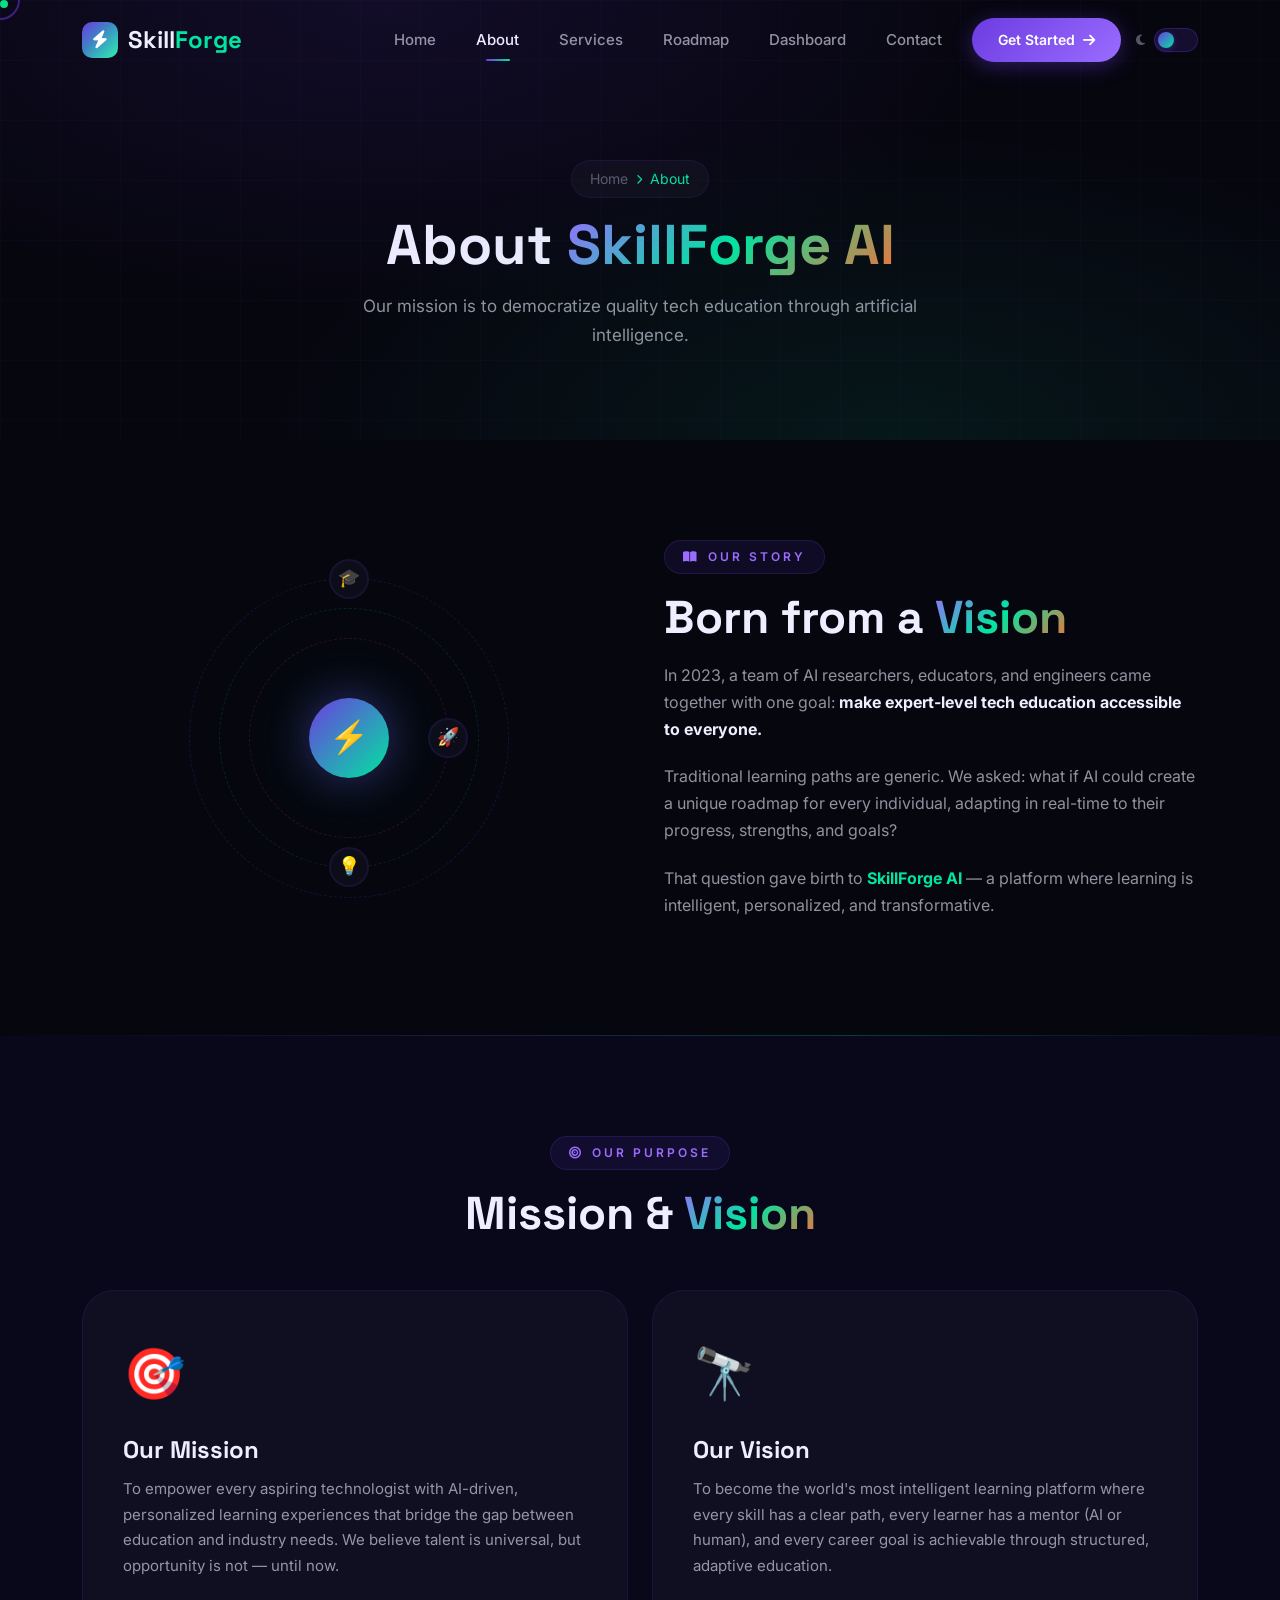
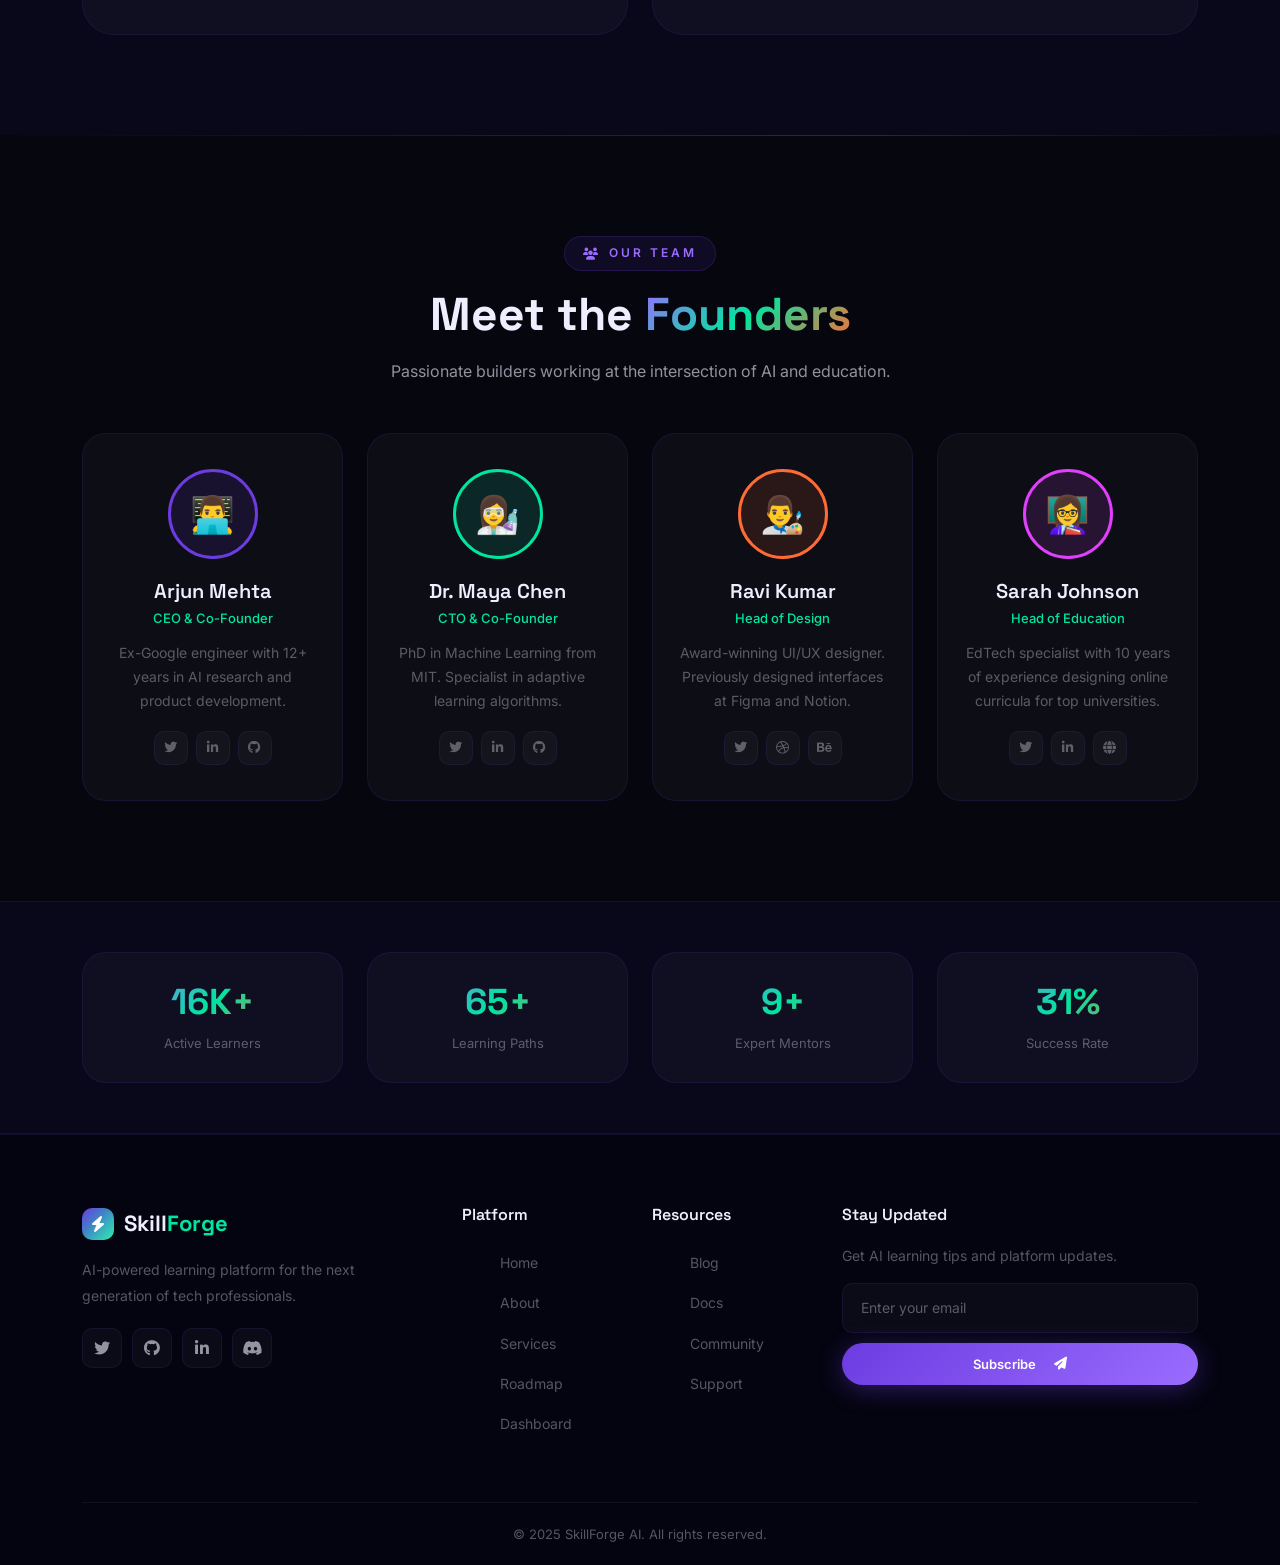
==== commit 2d099f01: "updated project" ====
--- a/about.html
+++ b/about.html
@@ -1,5 +1,6 @@
 <!DOCTYPE html>
 <html lang="en">
+
 <head>
     <meta charset="UTF-8">
     <meta name="viewport" content="width=device-width, initial-scale=1.0">
@@ -7,19 +8,27 @@
     <link href="https://cdn.jsdelivr.net/npm/bootstrap@5.3.0/dist/css/bootstrap.min.css" rel="stylesheet">
     <link href="https://cdnjs.cloudflare.com/ajax/libs/font-awesome/6.4.0/css/all.min.css" rel="stylesheet">
     <link href="style.css" rel="stylesheet">
+    <link rel="icon" type="image/png" href="img/icon.png">
+    <script>
+        (function () {
+            var t = localStorage.getItem('sf-theme') || 'dark';
+            document.documentElement.setAttribute('data-theme', t);
+        })();
+    </script>
 </head>
+
 <body>
     <div class="cursor-dot" id="cursorDot"></div>
     <div class="cursor-ring" id="cursorRing"></div>
 
-    <!-- NAVBAR -->
     <nav class="sf-navbar navbar navbar-expand-lg fixed-top" id="sfNavbar">
         <div class="container">
             <a class="sf-brand" href="index.html">
                 <div class="brand-icon"><i class="fas fa-bolt"></i></div>
                 <div class="brand-text">Skill<span>Forge</span></div>
             </a>
-            <button class="navbar-toggler" data-bs-toggle="collapse" data-bs-target="#sfNavCollapse"><span class="navbar-toggler-icon"></span></button>
+            <button class="navbar-toggler" data-bs-toggle="collapse" data-bs-target="#sfNavCollapse"><span
+                    class="navbar-toggler-icon"></span></button>
             <div class="collapse navbar-collapse" id="sfNavCollapse">
                 <ul class="navbar-nav ms-auto align-items-center gap-1">
                     <li class="nav-item"><a class="nav-link sf-nav-link" href="index.html">Home</a></li>
@@ -28,24 +37,32 @@
                     <li class="nav-item"><a class="nav-link sf-nav-link" href="roadmap.html">Roadmap</a></li>
                     <li class="nav-item"><a class="nav-link sf-nav-link" href="dashboard.html">Dashboard</a></li>
                     <li class="nav-item"><a class="nav-link sf-nav-link" href="contact.html">Contact</a></li>
-                    <li class="nav-item ms-lg-2"><a class="nav-link sf-nav-cta" href="dashboard.html">Get Started <i class="fas fa-arrow-right ms-1"></i></a></li>
+                    <li class="nav-item ms-lg-2"><a class="nav-link sf-nav-cta" href="dashboard.html">Get Started <i
+                                class="fas fa-arrow-right ms-1"></i></a></li>
+                    <li class="nav-item ms-lg-2 d-flex align-items-center">
+                        <div class="theme-toggle-wrap">
+                            <span class="theme-icon-label" id="themeIconLabel"><i class="fas fa-moon"></i></span>
+                            <div class="theme-toggle" id="themeToggle" title="Toggle theme">
+                                <div class="theme-toggle-knob"></div>
+                            </div>
+                        </div>
+                    </li>
                 </ul>
             </div>
         </div>
     </nav>
 
-    <!-- BANNER -->
     <section class="page-banner">
         <div class="grid-bg"></div>
         <div class="particle-field"></div>
         <div class="container">
-            <div class="page-breadcrumb"><a href="index.html">Home</a> <i class="fas fa-chevron-right" style="font-size:10px;"></i> About</div>
+            <div class="page-breadcrumb"><a href="index.html">Home</a> <i class="fas fa-chevron-right"
+                    style="font-size:10px;"></i> About</div>
             <h1>About <span class="gradient-text">SkillForge AI</span></h1>
             <p>Our mission is to democratize quality tech education through artificial intelligence.</p>
         </div>
     </section>
 
-    <!-- OUR STORY -->
     <section class="sf-section">
         <div class="container">
             <div class="row align-items-center g-5">
@@ -56,7 +73,8 @@
                                 <div class="orbit-dot" style="top:-20px;left:50%;transform:translateX(-50%);">🎓</div>
                             </div>
                             <div class="orbit-ring">
-                                <div class="orbit-dot" style="bottom:-20px;left:50%;transform:translateX(-50%);">💡</div>
+                                <div class="orbit-dot" style="bottom:-20px;left:50%;transform:translateX(-50%);">💡
+                                </div>
                             </div>
                             <div class="orbit-ring">
                                 <div class="orbit-dot" style="top:50%;right:-20px;transform:translateY(-50%);">🚀</div>
@@ -68,9 +86,16 @@
                 <div class="col-lg-6 reveal-right">
                     <div class="section-badge"><i class="fas fa-book-open"></i> Our Story</div>
                     <h2 class="section-title">Born from a <span class="gradient-text">Vision</span></h2>
-                    <p style="color:var(--text-secondary);margin-bottom:20px;">In 2023, a team of AI researchers, educators, and engineers came together with one goal: <strong style="color:var(--text-primary);">make expert-level tech education accessible to everyone.</strong></p>
-                    <p style="color:var(--text-secondary);margin-bottom:20px;">Traditional learning paths are generic. We asked: what if AI could create a unique roadmap for every individual, adapting in real-time to their progress, strengths, and goals?</p>
-                    <p style="color:var(--text-secondary);">That question gave birth to <strong style="color:var(--cyan);">SkillForge AI</strong> — a platform where learning is intelligent, personalized, and transformative.</p>
+                    <p style="color:var(--text-secondary);margin-bottom:20px;">In 2023, a team of AI researchers,
+                        educators, and engineers came together with one goal: <strong
+                            style="color:var(--text-primary);">make expert-level tech education accessible to
+                            everyone.</strong></p>
+                    <p style="color:var(--text-secondary);margin-bottom:20px;">Traditional learning paths are generic.
+                        We asked: what if AI could create a unique roadmap for every individual, adapting in real-time
+                        to their progress, strengths, and goals?</p>
+                    <p style="color:var(--text-secondary);">That question gave birth to <strong
+                            style="color:var(--cyan);">SkillForge AI</strong> — a platform where learning is
+                        intelligent, personalized, and transformative.</p>
                 </div>
             </div>
         </div>
@@ -78,7 +103,6 @@
 
     <hr class="glow-divider">
 
-    <!-- MISSION & VISION -->
     <section class="sf-section sf-section-alt">
         <div class="container">
             <div class="text-center mb-5 reveal">
@@ -90,14 +114,18 @@
                     <div class="mission-card">
                         <span class="big-icon">🎯</span>
                         <h4>Our Mission</h4>
-                        <p>To empower every aspiring technologist with AI-driven, personalized learning experiences that bridge the gap between education and industry needs. We believe talent is universal, but opportunity is not — until now.</p>
+                        <p>To empower every aspiring technologist with AI-driven, personalized learning experiences that
+                            bridge the gap between education and industry needs. We believe talent is universal, but
+                            opportunity is not — until now.</p>
                     </div>
                 </div>
                 <div class="col-lg-6 reveal delay-2">
                     <div class="mission-card">
                         <span class="big-icon">🔭</span>
                         <h4>Our Vision</h4>
-                        <p>To become the world's most intelligent learning platform where every skill has a clear path, every learner has a mentor (AI or human), and every career goal is achievable through structured, adaptive education.</p>
+                        <p>To become the world's most intelligent learning platform where every skill has a clear path,
+                            every learner has a mentor (AI or human), and every career goal is achievable through
+                            structured, adaptive education.</p>
                     </div>
                 </div>
             </div>
@@ -106,7 +134,6 @@
 
     <hr class="glow-divider">
 
-    <!-- TEAM -->
     <section class="sf-section">
         <div class="container">
             <div class="text-center mb-5 reveal">
@@ -117,7 +144,8 @@
             <div class="row g-4">
                 <div class="col-lg-3 col-md-6 reveal delay-1">
                     <div class="team-card">
-                        <div class="team-avatar" style="background:rgba(108,60,225,0.12);border-color:var(--primary);">👨‍💻</div>
+                        <div class="team-avatar" style="background:rgba(108,60,225,0.12);border-color:var(--primary);">
+                            👨‍💻</div>
                         <h5>Arjun Mehta</h5>
                         <div class="role">CEO & Co-Founder</div>
                         <p>Ex-Google engineer with 12+ years in AI research and product development.</p>
@@ -130,7 +158,8 @@
                 </div>
                 <div class="col-lg-3 col-md-6 reveal delay-2">
                     <div class="team-card">
-                        <div class="team-avatar" style="background:rgba(0,229,160,0.12);border-color:var(--cyan);">👩‍🔬</div>
+                        <div class="team-avatar" style="background:rgba(0,229,160,0.12);border-color:var(--cyan);">👩‍🔬
+                        </div>
                         <h5>Dr. Maya Chen</h5>
                         <div class="role">CTO & Co-Founder</div>
                         <p>PhD in Machine Learning from MIT. Specialist in adaptive learning algorithms.</p>
@@ -143,7 +172,8 @@
                 </div>
                 <div class="col-lg-3 col-md-6 reveal delay-3">
                     <div class="team-card">
-                        <div class="team-avatar" style="background:rgba(255,107,53,0.12);border-color:var(--orange);">👨‍🎨</div>
+                        <div class="team-avatar" style="background:rgba(255,107,53,0.12);border-color:var(--orange);">
+                            👨‍🎨</div>
                         <h5>Ravi Kumar</h5>
                         <div class="role">Head of Design</div>
                         <p>Award-winning UI/UX designer. Previously designed interfaces at Figma and Notion.</p>
@@ -156,10 +186,12 @@
                 </div>
                 <div class="col-lg-3 col-md-6 reveal delay-4">
                     <div class="team-card">
-                        <div class="team-avatar" style="background:rgba(224,64,251,0.12);border-color:var(--magenta);">👩‍🏫</div>
+                        <div class="team-avatar" style="background:rgba(224,64,251,0.12);border-color:var(--magenta);">
+                            👩‍🏫</div>
                         <h5>Sarah Johnson</h5>
                         <div class="role">Head of Education</div>
-                        <p>EdTech specialist with 10 years of experience designing online curricula for top universities.</p>
+                        <p>EdTech specialist with 10 years of experience designing online curricula for top
+                            universities.</p>
                         <div class="team-social">
                             <a href="#"><i class="fab fa-twitter"></i></a>
                             <a href="#"><i class="fab fa-linkedin-in"></i></a>
@@ -171,32 +203,88 @@
         </div>
     </section>
 
-    <!-- COUNTER -->
     <section class="counter-section">
         <div class="container">
             <div class="row">
-                <div class="col-6 col-md-3 reveal"><div class="stat-card"><h3 class="gradient-text"><span class="counter" data-target="50" data-suffix="K+">0</span></h3><p>Active Learners</p></div></div>
-                <div class="col-6 col-md-3 reveal"><div class="stat-card"><h3 class="gradient-text"><span class="counter" data-target="200" data-suffix="+">0</span></h3><p>Learning Paths</p></div></div>
-                <div class="col-6 col-md-3 reveal"><div class="stat-card"><h3 class="gradient-text"><span class="counter" data-target="30" data-suffix="+">0</span></h3><p>Expert Mentors</p></div></div>
-                <div class="col-6 col-md-3 reveal"><div class="stat-card"><h3 class="gradient-text"><span class="counter" data-target="95" data-suffix="%">0</span></h3><p>Success Rate</p></div></div>
-            </div>
-        </div>
-    </section>
-
-    <!-- FOOTER -->
+                <div class="col-6 col-md-3 reveal">
+                    <div class="stat-card">
+                        <h3 class="gradient-text"><span class="counter" data-target="50" data-suffix="K+">0</span></h3>
+                        <p>Active Learners</p>
+                    </div>
+                </div>
+                <div class="col-6 col-md-3 reveal">
+                    <div class="stat-card">
+                        <h3 class="gradient-text"><span class="counter" data-target="200" data-suffix="+">0</span></h3>
+                        <p>Learning Paths</p>
+                    </div>
+                </div>
+                <div class="col-6 col-md-3 reveal">
+                    <div class="stat-card">
+                        <h3 class="gradient-text"><span class="counter" data-target="30" data-suffix="+">0</span></h3>
+                        <p>Expert Mentors</p>
+                    </div>
+                </div>
+                <div class="col-6 col-md-3 reveal">
+                    <div class="stat-card">
+                        <h3 class="gradient-text"><span class="counter" data-target="95" data-suffix="%">0</span></h3>
+                        <p>Success Rate</p>
+                    </div>
+                </div>
+            </div>
+        </div>
+    </section>
+
     <footer class="sf-footer">
         <div class="container">
             <div class="row g-4">
-                <div class="col-lg-4 col-md-6"><div class="footer-brand"><a class="sf-brand" href="index.html" style="font-size:22px;"><div class="brand-icon" style="width:32px;height:32px;font-size:16px;"><i class="fas fa-bolt"></i></div><div class="brand-text">Skill<span>Forge</span></div></a><p>AI-powered learning platform for the next generation of tech professionals.</p><div class="footer-social"><a href="#"><i class="fab fa-twitter"></i></a><a href="#"><i class="fab fa-github"></i></a><a href="#"><i class="fab fa-linkedin-in"></i></a><a href="#"><i class="fab fa-discord"></i></a></div></div></div>
-                <div class="col-lg-2 col-md-6 col-6"><h6>Platform</h6><ul class="footer-links"><li><a href="index.html">Home</a></li><li><a href="about.html">About</a></li><li><a href="services.html">Services</a></li><li><a href="roadmap.html">Roadmap</a></li><li><a href="dashboard.html">Dashboard</a></li></ul></div>
-                <div class="col-lg-2 col-md-6 col-6"><h6>Resources</h6><ul class="footer-links"><li><a href="#">Blog</a></li><li><a href="#">Docs</a></li><li><a href="#">Community</a></li><li><a href="contact.html">Support</a></li></ul></div>
-                <div class="col-lg-4 col-md-6"><h6>Stay Updated</h6><p style="font-size:14px;color:var(--text-muted);margin-bottom:15px;">Get AI learning tips and platform updates.</p><div class="footer-newsletter"><input type="email" placeholder="Enter your email"><button class="sf-btn sf-btn-primary sf-btn-sm w-100 justify-content-center" style="border:none;">Subscribe <i class="fas fa-paper-plane ms-2"></i></button></div></div>
-            </div>
-            <div class="footer-bottom"><p>© 2025 SkillForge AI. All rights reserved.</p></div>
+                <div class="col-lg-4 col-md-6">
+                    <div class="footer-brand"><a class="sf-brand" href="index.html" style="font-size:22px;">
+                            <div class="brand-icon" style="width:32px;height:32px;font-size:16px;"><i
+                                    class="fas fa-bolt"></i></div>
+                            <div class="brand-text">Skill<span>Forge</span></div>
+                        </a>
+                        <p>AI-powered learning platform for the next generation of tech professionals.</p>
+                        <div class="footer-social"><a href="#"><i class="fab fa-twitter"></i></a><a href="#"><i
+                                    class="fab fa-github"></i></a><a href="#"><i class="fab fa-linkedin-in"></i></a><a
+                                href="#"><i class="fab fa-discord"></i></a></div>
+                    </div>
+                </div>
+                <div class="col-lg-2 col-md-6 col-6">
+                    <h6>Platform</h6>
+                    <ul class="footer-links">
+                        <li><a href="index.html">Home</a></li>
+                        <li><a href="about.html">About</a></li>
+                        <li><a href="services.html">Services</a></li>
+                        <li><a href="roadmap.html">Roadmap</a></li>
+                        <li><a href="dashboard.html">Dashboard</a></li>
+                    </ul>
+                </div>
+                <div class="col-lg-2 col-md-6 col-6">
+                    <h6>Resources</h6>
+                    <ul class="footer-links">
+                        <li><a href="#">Blog</a></li>
+                        <li><a href="#">Docs</a></li>
+                        <li><a href="#">Community</a></li>
+                        <li><a href="contact.html">Support</a></li>
+                    </ul>
+                </div>
+                <div class="col-lg-4 col-md-6">
+                    <h6>Stay Updated</h6>
+                    <p style="font-size:14px;color:var(--text-muted);margin-bottom:15px;">Get AI learning tips and
+                        platform updates.</p>
+                    <div class="footer-newsletter"><input type="email" placeholder="Enter your email"><button
+                            class="sf-btn sf-btn-primary sf-btn-sm w-100 justify-content-center"
+                            style="border:none;">Subscribe <i class="fas fa-paper-plane ms-2"></i></button></div>
+                </div>
+            </div>
+            <div class="footer-bottom">
+                <p>© 2025 SkillForge AI. All rights reserved.</p>
+            </div>
         </div>
     </footer>
     <button class="scroll-top" id="scrollTopBtn"><i class="fas fa-arrow-up"></i></button>
     <script src="https://cdn.jsdelivr.net/npm/bootstrap@5.3.0/dist/js/bootstrap.bundle.min.js"></script>
     <script src="script.js"></script>
 </body>
+
 </html>
--- a/style.css
+++ b/style.css
@@ -1,13 +1,5 @@
-/* ================================================================
-   SKILLFORGE AI — Premium AI Learning Platform
-   100% Original Design | Dark Futuristic Theme
-   Author: SkillForge Team | 2025
-   ================================================================ */
-
-/* ============ GOOGLE FONTS ============ */
 @import url("https://fonts.googleapis.com/css2?family=Inter:wght@300;400;500;600;700;800;900&family=Space+Grotesk:wght@400;500;600;700&family=JetBrains+Mono:wght@400;500;600&display=swap");
 
-/* ============ CSS VARIABLES ============ */
 :root {
   --primary: #6c3ce1;
   --primary-light: #9b6cff;
@@ -52,7 +44,335 @@
   --transition-smooth: all 0.3s ease;
 }
 
-/* ============ RESET & BASE ============ */
+[data-theme="light"] {
+  --bg-dark: #f0f0fa;
+  --bg-card: #ffffff;
+  --bg-card-hover: #f5f5ff;
+  --bg-section: #e8e8f8;
+
+  --text-primary: #0d0d2b;
+  --text-secondary: rgba(13, 13, 43, 0.65);
+  --text-muted: rgba(13, 13, 43, 0.4);
+
+  --glass: rgba(108, 60, 225, 0.04);
+  --glass-border: rgba(108, 60, 225, 0.18);
+  --glass-hover: rgba(108, 60, 225, 0.08);
+
+  --shadow-glow: 0 0 30px rgba(108, 60, 225, 0.12);
+  --shadow-card: 0 8px 32px rgba(108, 60, 225, 0.1);
+  --shadow-float: 0 20px 60px rgba(108, 60, 225, 0.15);
+}
+
+[data-theme="light"] .hero-title .line-3 {
+  -webkit-text-stroke: 2px rgba(13, 13, 43, 0.55);
+  -webkit-text-fill-color: transparent;
+}
+
+[data-theme="light"] .sf-navbar.scrolled {
+  background: rgba(240, 240, 250, 0.92) !important;
+}
+
+[data-theme="light"] ::-webkit-scrollbar-track {
+  background: #f0f0fa;
+}
+
+[data-theme="light"] .glow-divider {
+  border-color: rgba(108, 60, 225, 0.15);
+}
+
+[data-theme="light"] .grid-bg {
+  background-image:
+    linear-gradient(rgba(108, 60, 225, 0.06) 1px, transparent 1px),
+    linear-gradient(90deg, rgba(108, 60, 225, 0.06) 1px, transparent 1px) !important;
+}
+
+[data-theme="light"] .hero-visual {
+  opacity: 0.7;
+}
+
+[data-theme="light"] .sf-footer {
+  background: #e0e0f5 !important;
+  border-top: 1px solid rgba(108, 60, 225, 0.15);
+}
+
+[data-theme="light"] .footer-links a {
+  color: rgba(13, 13, 43, 0.6);
+}
+
+[data-theme="light"] .footer-links a:hover {
+  color: var(--primary);
+}
+
+[data-theme="light"] .sf-footer p {
+  color: rgba(13, 13, 43, 0.5);
+}
+
+[data-theme="light"] .footer-newsletter input {
+  background: rgba(255, 255, 255, 0.8);
+  border-color: rgba(108, 60, 225, 0.2);
+  color: var(--text-primary);
+}
+
+[data-theme="light"] .roadmap-search input {
+  background: rgba(255, 255, 255, 0.7);
+  color: var(--text-primary);
+}
+
+[data-theme="light"] input,
+[data-theme="light"] textarea {
+  background: rgba(255, 255, 255, 0.8) !important;
+  color: var(--text-primary) !important;
+}
+
+
+[data-theme="light"] .sf-nav-link {
+  color: rgba(13, 13, 43, 0.7) !important;
+}
+
+[data-theme="light"] .marquee-item {
+  color: rgba(13, 13, 43, 0.25);
+}
+
+[data-theme="light"] .sf-nav-link:hover,
+[data-theme="light"] .sf-nav-link.active {
+  color: var(--primary) !important;
+}
+
+[data-theme="light"] .hero-eyebrow {
+  color: rgba(13, 13, 43, 0.7);
+  background: rgba(108, 60, 225, 0.08);
+  border-color: rgba(108, 60, 225, 0.2);
+}
+
+[data-theme="light"] .hero-stat h4 {
+  color: var(--primary);
+}
+
+[data-theme="light"] .hero-stat p {
+  color: rgba(13, 13, 43, 0.6);
+}
+
+[data-theme="light"] .hero-float {
+  background: rgba(255, 255, 255, 0.95);
+  border-color: rgba(108, 60, 225, 0.2);
+  box-shadow: 0 8px 24px rgba(108, 60, 225, 0.12);
+}
+
+[data-theme="light"] .hf-info .hf-title {
+  color: #0d0d2b;
+}
+
+[data-theme="light"] .hero-terminal {
+  background: #1e1e2e;
+}
+
+[data-theme="light"] .hero-glass-card {
+  background: rgba(255, 255, 255, 0.7);
+  border-color: rgba(108, 60, 225, 0.15);
+}
+
+[data-theme="light"] .section-badge {
+  color: var(--primary);
+  background: rgba(108, 60, 225, 0.08);
+  border-color: rgba(108, 60, 225, 0.2);
+}
+
+[data-theme="light"] .section-title {
+  color: #0d0d2b;
+}
+
+[data-theme="light"] .section-desc {
+  color: rgba(13, 13, 43, 0.65);
+}
+
+[data-theme="light"] .sf-card {
+  background: #ffffff;
+  border-color: rgba(108, 60, 225, 0.12);
+  box-shadow: 0 4px 20px rgba(108, 60, 225, 0.08);
+}
+
+[data-theme="light"] .sf-card h5 {
+  color: #0d0d2b;
+}
+
+[data-theme="light"] .service-card-large {
+  background: #ffffff;
+  border-color: rgba(108, 60, 225, 0.12);
+}
+
+[data-theme="light"] .service-card-large h4 {
+  color: #0d0d2b;
+}
+
+[data-theme="light"] .process-step h5 {
+  color: #0d0d2b;
+}
+
+[data-theme="light"] .page-banner h1 {
+  color: #0d0d2b;
+}
+
+[data-theme="light"] .contact-card {
+  background: #ffffff;
+  border-color: rgba(108, 60, 225, 0.12);
+}
+
+[data-theme="light"] .contact-item h6 {
+  color: #0d0d2b;
+}
+
+[data-theme="light"] .contact-item p {
+  color: rgba(13, 13, 43, 0.65);
+}
+
+[data-theme="light"] .cta-box {
+  background: linear-gradient(135deg, rgba(108, 60, 225, 0.08), rgba(0, 229, 160, 0.04));
+  border-color: rgba(108, 60, 225, 0.15);
+}
+
+[data-theme="light"] .skill-preview-card {
+  background: #ffffff;
+}
+
+[data-theme="light"] .leaderboard-item {
+  border-color: rgba(13, 13, 43, 0.06);
+}
+
+[data-theme="light"] .lb-info h6 {
+  color: #0d0d2b;
+}
+
+[data-theme="light"] .faq-header {
+  color: #0d0d2b;
+}
+
+[data-theme="light"] .sf-section-alt {
+  background: #e8e8f8;
+}
+
+[data-theme="light"] .scroll-top {
+  background: var(--primary);
+  color: #fff;
+}
+
+[data-theme="light"] .preloader {
+  background: #f0f0fa;
+}
+
+[data-theme="light"] .preloader-text {
+  color: var(--primary);
+}
+
+[data-theme="light"] .streak-info h5,
+[data-theme="light"] .roadmap-skill-title,
+[data-theme="light"] .faq-body p {
+  color: rgba(13, 13, 43, 0.75);
+}
+
+[data-theme="light"] .sf-stat-card,
+[data-theme="light"] .dashboard-card {
+  background: #ffffff;
+  border-color: rgba(108, 60, 225, 0.12);
+}
+
+[data-theme="light"] .page-breadcrumb {
+  color: rgba(13, 13, 43, 0.5);
+  background: rgba(108, 60, 225, 0.06);
+  border-color: rgba(108, 60, 225, 0.12);
+}
+
+[data-theme="light"] .page-breadcrumb a {
+  color: var(--primary);
+}
+
+[data-theme="light"] .roadmap-input-area {
+  background: linear-gradient(145deg, rgba(108, 60, 225, 0.06), rgba(0, 229, 160, 0.02));
+  border-color: rgba(108, 60, 225, 0.15);
+}
+
+[data-theme="light"] .team-card {
+  background: #ffffff;
+  border-color: rgba(108, 60, 225, 0.12);
+}
+
+[data-theme="light"] .team-card h5,
+[data-theme="light"] .team-card h6 {
+  color: #0d0d2b;
+}
+
+[data-theme="light"] #formWrapper {
+  background: #ffffff !important;
+  border-color: rgba(108, 60, 225, 0.12) !important;
+}
+
+[data-theme="light"] #formWrapper h4 {
+  color: #0d0d2b;
+}
+
+.theme-toggle {
+  width: 44px;
+  height: 24px;
+  background: rgba(108, 60, 225, 0.15);
+  border: 1.5px solid rgba(108, 60, 225, 0.3);
+  border-radius: var(--radius-full);
+  position: relative;
+  cursor: pointer;
+  transition: all 0.35s ease;
+  display: flex;
+  align-items: center;
+  padding: 0 3px;
+  flex-shrink: 0;
+}
+
+.theme-toggle:hover {
+  border-color: var(--primary);
+  background: rgba(108, 60, 225, 0.2);
+}
+
+.theme-toggle-knob {
+  width: 16px;
+  height: 16px;
+  border-radius: 50%;
+  background: linear-gradient(135deg, var(--primary), var(--cyan));
+  display: flex;
+  align-items: center;
+  justify-content: center;
+  font-size: 9px;
+  transition: transform 0.35s cubic-bezier(0.175, 0.885, 0.32, 1.275);
+  color: #fff;
+  box-shadow: 0 2px 6px rgba(108, 60, 225, 0.4);
+}
+
+[data-theme="light"] .theme-toggle-knob {
+  transform: translateX(20px);
+  background: linear-gradient(135deg, #f5a623, #f7c948);
+  box-shadow: 0 2px 6px rgba(245, 166, 35, 0.5);
+}
+
+[data-theme="light"] .theme-toggle {
+  background: rgba(245, 166, 35, 0.12);
+  border-color: rgba(245, 166, 35, 0.35);
+}
+
+[data-theme="light"] .theme-toggle:hover {
+  border-color: #f5a623;
+}
+
+.theme-toggle-wrap {
+  display: flex;
+  align-items: center;
+  gap: 7px;
+}
+
+.theme-icon-label {
+  font-size: 12px;
+  color: var(--text-muted);
+  font-weight: 500;
+  transition: color 0.3s ease;
+  min-width: 14px;
+  text-align: center;
+}
+
 *,
 *::before,
 *::after {
@@ -85,9 +405,11 @@
 ::-webkit-scrollbar {
   width: 6px;
 }
+
 ::-webkit-scrollbar-track {
   background: var(--bg-dark);
 }
+
 ::-webkit-scrollbar-thumb {
   background: var(--primary);
   border-radius: 10px;
@@ -109,7 +431,6 @@
   list-style: none;
 }
 
-/* ============ PRELOADER ============ */
 .preloader {
   position: fixed;
   inset: 0;
@@ -123,66 +444,81 @@
     opacity 0.6s ease,
     visibility 0.6s ease;
 }
+
 .preloader.hide {
   opacity: 0;
   visibility: hidden;
   pointer-events: none;
 }
 
-/* DNA Helix Loader */
 .dna-loader {
   display: flex;
   gap: 8px;
   align-items: center;
   height: 60px;
 }
+
 .dna-loader span {
   width: 6px;
   height: 6px;
   border-radius: 50%;
   animation: dnaWave 1.2s ease-in-out infinite;
 }
+
 .dna-loader span:nth-child(odd) {
   background: var(--primary);
 }
+
 .dna-loader span:nth-child(even) {
   background: var(--cyan);
 }
+
 .dna-loader span:nth-child(1) {
   animation-delay: 0s;
 }
+
 .dna-loader span:nth-child(2) {
   animation-delay: 0.1s;
 }
+
 .dna-loader span:nth-child(3) {
   animation-delay: 0.2s;
 }
+
 .dna-loader span:nth-child(4) {
   animation-delay: 0.3s;
 }
+
 .dna-loader span:nth-child(5) {
   animation-delay: 0.4s;
 }
+
 .dna-loader span:nth-child(6) {
   animation-delay: 0.5s;
 }
+
 .dna-loader span:nth-child(7) {
   animation-delay: 0.6s;
 }
+
 .dna-loader span:nth-child(8) {
   animation-delay: 0.7s;
 }
+
 @keyframes dnaWave {
+
   0%,
   100% {
     transform: translateY(0) scale(1);
     opacity: 0.5;
   }
+
   50% {
     transform: translateY(-25px) scale(1.4);
     opacity: 1;
   }
 }
+
 .preloader-text {
   margin-top: 30px;
   font-family: var(--font-heading);
@@ -191,57 +527,72 @@
   text-transform: uppercase;
   color: var(--primary-light);
 }
+
 .preloader-text span {
   display: inline-block;
   animation: fadeChar 1.5s ease-in-out infinite;
 }
+
 .preloader-text span:nth-child(1) {
   animation-delay: 0s;
 }
+
 .preloader-text span:nth-child(2) {
   animation-delay: 0.05s;
 }
+
 .preloader-text span:nth-child(3) {
   animation-delay: 0.1s;
 }
+
 .preloader-text span:nth-child(4) {
   animation-delay: 0.15s;
 }
+
 .preloader-text span:nth-child(5) {
   animation-delay: 0.2s;
 }
+
 .preloader-text span:nth-child(6) {
   animation-delay: 0.25s;
 }
+
 .preloader-text span:nth-child(7) {
   animation-delay: 0.3s;
 }
+
 .preloader-text span:nth-child(8) {
   animation-delay: 0.35s;
 }
+
 .preloader-text span:nth-child(9) {
   animation-delay: 0.4s;
 }
+
 .preloader-text span:nth-child(10) {
   animation-delay: 0.45s;
 }
+
 .preloader-text span:nth-child(11) {
   animation-delay: 0.5s;
 }
+
 .preloader-text span:nth-child(12) {
   animation-delay: 0.55s;
 }
+
 @keyframes fadeChar {
+
   0%,
   100% {
     opacity: 0.3;
   }
+
   50% {
     opacity: 1;
   }
 }
 
-/* ============ CUSTOM CURSOR ============ */
 .cursor-dot {
   width: 8px;
   height: 8px;
@@ -253,6 +604,7 @@
   transition: transform 0.1s ease;
   mix-blend-mode: difference;
 }
+
 .cursor-ring {
   width: 40px;
   height: 40px;
@@ -263,13 +615,13 @@
   z-index: 999998;
   transition: all 0.18s ease-out;
 }
+
 .cursor-ring.hover {
   transform: scale(1.6);
   border-color: var(--cyan);
   background: rgba(0, 229, 160, 0.05);
 }
 
-/* ============ NAVBAR ============ */
 .sf-navbar {
   position: fixed;
   top: 0;
@@ -280,6 +632,7 @@
   transition: all 0.4s ease;
   background: transparent;
 }
+
 .sf-navbar.scrolled {
   padding: 10px 0;
   background: rgba(6, 6, 15, 0.92);
@@ -288,6 +641,7 @@
   border-bottom: 1px solid var(--glass-border);
   box-shadow: 0 4px 30px rgba(0, 0, 0, 0.3);
 }
+
 .sf-brand {
   font-family: var(--font-heading);
   font-weight: 700;
@@ -297,6 +651,7 @@
   align-items: center;
   gap: 10px;
 }
+
 .sf-brand .brand-icon {
   width: 36px;
   height: 36px;
@@ -310,19 +665,20 @@
   position: relative;
   overflow: hidden;
 }
+
 .sf-brand .brand-icon::after {
   content: "";
   position: absolute;
   inset: 0;
-  background: linear-gradient(
-    135deg,
-    transparent 40%,
-    rgba(255, 255, 255, 0.2)
-  );
-}
+  background: linear-gradient(135deg,
+      transparent 40%,
+      rgba(255, 255, 255, 0.2));
+}
+
 .sf-brand .brand-text span {
   color: var(--cyan);
 }
+
 .sf-nav-link {
   color: var(--text-secondary) !important;
   font-weight: 500;
@@ -333,6 +689,7 @@
   margin: 0 2px;
   transition: var(--transition-smooth);
 }
+
 .sf-nav-link::before {
   content: "";
   position: absolute;
@@ -345,14 +702,17 @@
   border-radius: 2px;
   transition: width 0.3s ease;
 }
+
 .sf-nav-link:hover,
 .sf-nav-link.active {
   color: var(--text-primary) !important;
 }
+
 .sf-nav-link:hover::before,
 .sf-nav-link.active::before {
   width: 24px;
 }
+
 .sf-nav-cta {
   background: linear-gradient(135deg, var(--primary), var(--primary-light));
   color: #fff !important;
@@ -364,44 +724,44 @@
   transition: var(--transition);
   border: none;
 }
+
 .sf-nav-cta:hover {
   transform: translateY(-2px);
   box-shadow: 0 8px 30px rgba(108, 60, 225, 0.6);
   color: #fff !important;
 }
+
 .navbar-toggler {
   border: 2px solid var(--primary) !important;
   padding: 5px 10px;
   border-radius: var(--radius-sm);
 }
+
 .navbar-toggler-icon {
   background-image: url("data:image/svg+xml,%3csvg xmlns='http://www.w3.org/2000/svg' viewBox='0 0 30 30'%3e%3cpath stroke='%236C3CE1' stroke-linecap='round' stroke-width='2' d='M4 7h22M4 15h22M4 23h22'/%3e%3c/svg%3e") !important;
 }
 
-/* ============ PAGE HERO / INNER BANNER ============ */
 .page-banner {
   padding: 160px 0 90px;
   text-align: center;
   position: relative;
   overflow: hidden;
 }
+
 .page-banner::before {
   content: "";
   position: absolute;
   inset: 0;
   background:
-    radial-gradient(
-      ellipse at 30% 0%,
+    radial-gradient(ellipse at 30% 0%,
       rgba(108, 60, 225, 0.12) 0%,
-      transparent 50%
-    ),
-    radial-gradient(
-      ellipse at 70% 100%,
+      transparent 50%),
+    radial-gradient(ellipse at 70% 100%,
       rgba(0, 229, 160, 0.08) 0%,
-      transparent 50%
-    );
+      transparent 50%);
   pointer-events: none;
 }
+
 .page-banner .grid-bg {
   position: absolute;
   inset: 0;
@@ -411,6 +771,7 @@
   background-size: 60px 60px;
   pointer-events: none;
 }
+
 .page-breadcrumb {
   display: inline-flex;
   align-items: center;
@@ -423,12 +784,15 @@
   border-radius: var(--radius-full);
   color: var(--cyan);
 }
+
 .page-breadcrumb a {
   color: var(--text-muted);
 }
+
 .page-breadcrumb a:hover {
   color: var(--primary-light);
 }
+
 .page-banner h1 {
   font-family: var(--font-heading);
   font-size: clamp(34px, 5vw, 56px);
@@ -436,6 +800,7 @@
   margin-bottom: 15px;
   line-height: 1.15;
 }
+
 .page-banner p {
   color: var(--text-secondary);
   font-size: 17px;
@@ -443,14 +808,15 @@
   margin: 0 auto;
 }
 
-/* ============ SECTION COMMON ============ */
 .sf-section {
   padding: 100px 0;
   position: relative;
 }
+
 .sf-section-alt {
   background: var(--bg-section);
 }
+
 .section-badge {
   display: inline-flex;
   align-items: center;
@@ -466,6 +832,7 @@
   color: var(--primary-light);
   border: 1px solid rgba(108, 60, 225, 0.2);
 }
+
 .section-title {
   font-family: var(--font-heading);
   font-size: clamp(28px, 4vw, 46px);
@@ -473,40 +840,39 @@
   line-height: 1.2;
   margin-bottom: 16px;
 }
+
 .section-desc {
   color: var(--text-secondary);
   font-size: 16px;
   max-width: 560px;
 }
+
 .gradient-text {
-  background: linear-gradient(
-    135deg,
-    var(--primary-light),
-    var(--cyan),
-    var(--orange)
-  );
+  background: linear-gradient(135deg,
+      var(--primary-light),
+      var(--cyan),
+      var(--orange));
   -webkit-background-clip: text;
   -webkit-text-fill-color: transparent;
   background-clip: text;
 }
+
 .accent-text {
   color: var(--cyan);
 }
+
 .glow-divider {
   height: 1px;
-  background: linear-gradient(
-    90deg,
-    transparent,
-    var(--primary),
-    var(--cyan),
-    transparent
-  );
+  background: linear-gradient(90deg,
+      transparent,
+      var(--primary),
+      var(--cyan),
+      transparent);
   border: none;
   opacity: 0.25;
   margin: 0;
 }
 
-/* ============ BUTTONS ============ */
 .sf-btn {
   display: inline-flex;
   align-items: center;
@@ -523,58 +889,64 @@
   position: relative;
   overflow: hidden;
 }
+
 .sf-btn::after {
   content: "";
   position: absolute;
   inset: 0;
-  background: linear-gradient(
-    135deg,
-    transparent 40%,
-    rgba(255, 255, 255, 0.1)
-  );
+  background: linear-gradient(135deg,
+      transparent 40%,
+      rgba(255, 255, 255, 0.1));
   opacity: 0;
   transition: opacity 0.3s;
 }
+
 .sf-btn:hover::after {
   opacity: 1;
 }
+
 .sf-btn-primary {
   background: linear-gradient(135deg, var(--primary), var(--primary-light));
   color: #fff;
   box-shadow: 0 4px 25px rgba(108, 60, 225, 0.4);
 }
+
 .sf-btn-primary:hover {
   transform: translateY(-3px);
   box-shadow: 0 10px 35px rgba(108, 60, 225, 0.6);
   color: #fff;
 }
+
 .sf-btn-outline {
   background: transparent;
   color: var(--text-primary);
   border: 2px solid rgba(108, 60, 225, 0.3);
 }
+
 .sf-btn-outline:hover {
   border-color: var(--cyan);
   color: var(--cyan);
   transform: translateY(-3px);
   box-shadow: 0 5px 20px rgba(0, 229, 160, 0.15);
 }
+
 .sf-btn-cyan {
   background: linear-gradient(135deg, var(--cyan-dark), var(--cyan));
   color: var(--bg-dark);
   box-shadow: 0 4px 20px rgba(0, 229, 160, 0.3);
 }
+
 .sf-btn-cyan:hover {
   transform: translateY(-3px);
   box-shadow: 0 10px 30px rgba(0, 229, 160, 0.5);
   color: var(--bg-dark);
 }
+
 .sf-btn-sm {
   padding: 10px 22px;
   font-size: 13px;
 }
 
-/* ============ GLASS CARD ============ */
 .sf-card {
   background: var(--glass);
   border: 1px solid var(--glass-border);
@@ -585,6 +957,7 @@
   overflow: hidden;
   height: 100%;
 }
+
 .sf-card::before {
   content: "";
   position: absolute;
@@ -597,17 +970,18 @@
   transform-origin: left;
   transition: transform 0.4s ease;
 }
+
 .sf-card:hover {
   transform: translateY(-8px);
   border-color: rgba(108, 60, 225, 0.25);
   box-shadow: var(--shadow-glow);
   background: var(--glass-hover);
 }
+
 .sf-card:hover::before {
   transform: scaleX(1);
 }
 
-/* ============ ICON BOX ============ */
 .sf-icon-box {
   width: 60px;
   height: 60px;
@@ -619,6 +993,7 @@
   margin-bottom: 20px;
   position: relative;
 }
+
 .sf-icon-box::after {
   content: "";
   position: absolute;
@@ -629,37 +1004,43 @@
   opacity: 0.3;
   z-index: -1;
 }
+
 .icon-purple {
   background: rgba(108, 60, 225, 0.15);
   color: var(--primary-light);
 }
+
 .icon-cyan {
   background: rgba(0, 229, 160, 0.15);
   color: var(--cyan);
 }
+
 .icon-orange {
   background: rgba(255, 107, 53, 0.15);
   color: var(--orange);
 }
+
 .icon-magenta {
   background: rgba(224, 64, 251, 0.15);
   color: var(--magenta);
 }
+
 .icon-yellow {
   background: rgba(255, 217, 61, 0.15);
   color: var(--yellow);
 }
+
 .icon-red {
   background: rgba(255, 71, 87, 0.15);
   color: var(--red);
 }
 
-/* ============ FOOTER ============ */
 .sf-footer {
   background: #040410;
   border-top: 1px solid var(--glass-border);
   padding: 70px 0 0;
 }
+
 .sf-footer .footer-brand p {
   color: var(--text-muted);
   font-size: 14px;
@@ -667,6 +1048,7 @@
   max-width: 300px;
   line-height: 1.8;
 }
+
 .sf-footer h6 {
   font-family: var(--font-heading);
   font-weight: 600;
@@ -674,9 +1056,11 @@
   margin-bottom: 20px;
   color: var(--text-primary);
 }
+
 .footer-links li {
   margin-bottom: 10px;
 }
+
 .footer-links a {
   color: var(--text-muted);
   font-size: 14px;
@@ -684,6 +1068,7 @@
   align-items: center;
   gap: 6px;
 }
+
 .footer-links a::before {
   content: "";
   width: 0;
@@ -691,17 +1076,21 @@
   background: var(--cyan);
   transition: width 0.3s;
 }
+
 .footer-links a:hover {
   color: var(--cyan);
 }
+
 .footer-links a:hover::before {
   width: 12px;
 }
+
 .footer-social {
   display: flex;
   gap: 10px;
   margin-top: 20px;
 }
+
 .footer-social a {
   width: 40px;
   height: 40px;
@@ -715,6 +1104,7 @@
   font-size: 16px;
   transition: var(--transition);
 }
+
 .footer-social a:hover {
   background: var(--primary);
   border-color: var(--primary);
@@ -722,17 +1112,20 @@
   transform: translateY(-3px);
   box-shadow: 0 5px 15px rgba(108, 60, 225, 0.4);
 }
+
 .footer-bottom {
   margin-top: 50px;
   padding: 20px 0;
   border-top: 1px solid rgba(238, 238, 255, 0.05);
   text-align: center;
 }
+
 .footer-bottom p {
   color: var(--text-muted);
   font-size: 13px;
   margin: 0;
 }
+
 .footer-newsletter input {
   width: 100%;
   padding: 12px 18px;
@@ -746,15 +1139,16 @@
   margin-bottom: 10px;
   transition: var(--transition-smooth);
 }
+
 .footer-newsletter input:focus {
   border-color: var(--primary);
   box-shadow: 0 0 0 3px rgba(108, 60, 225, 0.1);
 }
+
 .footer-newsletter input::placeholder {
   color: var(--text-muted);
 }
 
-/* ============ SCROLL TO TOP ============ */
 .scroll-top {
   position: fixed;
   bottom: 30px;
@@ -776,74 +1170,85 @@
   align-items: center;
   justify-content: center;
 }
+
 .scroll-top.show {
   opacity: 1;
   visibility: visible;
 }
+
 .scroll-top:hover {
   transform: translateY(-4px);
   box-shadow: 0 8px 30px rgba(108, 60, 225, 0.6);
 }
 
-/* ============ REVEAL ANIMATIONS ============ */
 .reveal {
   opacity: 0;
   transform: translateY(40px);
   transition: all 0.8s cubic-bezier(0.175, 0.885, 0.32, 1.275);
 }
+
 .reveal.active {
   opacity: 1;
   transform: translateY(0);
 }
+
 .reveal-left {
   opacity: 0;
   transform: translateX(-50px);
   transition: all 0.8s cubic-bezier(0.175, 0.885, 0.32, 1.275);
 }
+
 .reveal-left.active {
   opacity: 1;
   transform: translateX(0);
 }
+
 .reveal-right {
   opacity: 0;
   transform: translateX(50px);
   transition: all 0.8s cubic-bezier(0.175, 0.885, 0.32, 1.275);
 }
+
 .reveal-right.active {
   opacity: 1;
   transform: translateX(0);
 }
+
 .reveal-scale {
   opacity: 0;
   transform: scale(0.85);
   transition: all 0.8s cubic-bezier(0.175, 0.885, 0.32, 1.275);
 }
+
 .reveal-scale.active {
   opacity: 1;
   transform: scale(1);
 }
 
-/* Staggered delays */
 .delay-1 {
   transition-delay: 0.1s;
 }
+
 .delay-2 {
   transition-delay: 0.2s;
 }
+
 .delay-3 {
   transition-delay: 0.3s;
 }
+
 .delay-4 {
   transition-delay: 0.4s;
 }
+
 .delay-5 {
   transition-delay: 0.5s;
 }
+
 .delay-6 {
   transition-delay: 0.6s;
 }
 
-/* ============ FORM STYLES ============ */
 .sf-input {
   width: 100%;
   padding: 14px 20px;
@@ -856,14 +1261,17 @@
   outline: none;
   transition: var(--transition-smooth);
 }
+
 .sf-input:focus {
   border-color: var(--primary);
   box-shadow: 0 0 0 3px rgba(108, 60, 225, 0.12);
   background: rgba(108, 60, 225, 0.03);
 }
+
 .sf-input::placeholder {
   color: var(--text-muted);
 }
+
 .sf-label {
   font-size: 13px;
   font-weight: 500;
@@ -872,7 +1280,6 @@
   display: block;
 }
 
-/* ============ PROGRESS BAR ============ */
 .sf-progress {
   height: 10px;
   background: rgba(255, 255, 255, 0.05);
@@ -880,12 +1287,14 @@
   overflow: hidden;
   position: relative;
 }
+
 .sf-progress-bar {
   height: 100%;
   border-radius: var(--radius-full);
   transition: width 2s cubic-bezier(0.25, 0.46, 0.45, 0.94);
   position: relative;
 }
+
 .sf-progress-bar::after {
   content: "";
   position: absolute;
@@ -893,24 +1302,23 @@
   left: 0;
   right: 0;
   bottom: 0;
-  background: linear-gradient(
-    90deg,
-    transparent,
-    rgba(255, 255, 255, 0.15),
-    transparent
-  );
+  background: linear-gradient(90deg,
+      transparent,
+      rgba(255, 255, 255, 0.15),
+      transparent);
   animation: shimmer 2s infinite;
 }
+
 @keyframes shimmer {
   0% {
     transform: translateX(-100%);
   }
+
   100% {
     transform: translateX(100%);
   }
 }
 
-/* ============ STAT CARD ============ */
 .stat-card {
   background: var(--glass);
   border: 1px solid var(--glass-border);
@@ -919,22 +1327,24 @@
   text-align: center;
   transition: var(--transition);
 }
+
 .stat-card:hover {
   border-color: rgba(108, 60, 225, 0.3);
   transform: translateY(-4px);
 }
+
 .stat-card h3 {
   font-family: var(--font-heading);
   font-size: 36px;
   font-weight: 700;
 }
+
 .stat-card p {
   font-size: 13px;
   color: var(--text-muted);
   margin: 5px 0 0;
 }
 
-/* ============ TEAM CARD ============ */
 .team-card {
   text-align: center;
   background: var(--glass);
@@ -944,11 +1354,13 @@
   transition: var(--transition);
   height: 100%;
 }
+
 .team-card:hover {
   transform: translateY(-8px);
   border-color: rgba(108, 60, 225, 0.3);
   box-shadow: var(--shadow-glow);
 }
+
 .team-avatar {
   width: 90px;
   height: 90px;
@@ -961,27 +1373,32 @@
   border: 3px solid;
   position: relative;
 }
+
 .team-card h5 {
   font-family: var(--font-heading);
   font-weight: 600;
   margin-bottom: 4px;
 }
+
 .team-card .role {
   font-size: 13px;
   color: var(--cyan);
   margin-bottom: 12px;
   font-weight: 500;
 }
+
 .team-card p {
   font-size: 14px;
   color: var(--text-muted);
 }
+
 .team-social {
   display: flex;
   gap: 8px;
   justify-content: center;
   margin-top: 18px;
 }
+
 .team-social a {
   width: 34px;
   height: 34px;
@@ -995,13 +1412,13 @@
   color: var(--text-muted);
   transition: var(--transition-smooth);
 }
+
 .team-social a:hover {
   background: var(--primary);
   border-color: var(--primary);
   color: #fff;
 }
 
-/* ============ TAG / CHIP ============ */
 .sf-tag {
   display: inline-block;
   padding: 4px 12px;
@@ -1011,20 +1428,22 @@
   text-transform: uppercase;
   letter-spacing: 1px;
 }
+
 .tag-purple {
   background: rgba(108, 60, 225, 0.15);
   color: var(--primary-light);
 }
+
 .tag-cyan {
   background: rgba(0, 229, 160, 0.15);
   color: var(--cyan);
 }
+
 .tag-orange {
   background: rgba(255, 107, 53, 0.15);
   color: var(--orange);
 }
 
-/* ============ COUNTER ============ */
 .counter-section {
   padding: 50px 0;
   background: var(--bg-section);
@@ -1032,27 +1451,31 @@
   border-bottom: 1px solid var(--glass-border);
 }
 
-/* ============ RESPONSIVE ============ */
 @media (max-width: 991px) {
   .sf-section {
     padding: 70px 0;
   }
+
   .page-banner {
     padding: 140px 0 70px;
   }
+
   .cursor-dot,
   .cursor-ring {
     display: none !important;
   }
 }
+
 @media (max-width: 768px) {
   .sf-section {
     padding: 60px 0;
   }
+
   .sf-card {
     padding: 24px;
   }
 }
+
 @media (max-width: 576px) {
   .sf-btn {
     padding: 12px 24px;
@@ -1060,13 +1483,13 @@
   }
 }
 
-/* ============ PARTICLE BACKGROUND ============ */
 .particle-field {
   position: absolute;
   inset: 0;
   pointer-events: none;
   overflow: hidden;
 }
+
 .particle {
   position: absolute;
   width: 3px;
@@ -1076,27 +1499,30 @@
   opacity: 0;
   animation: particleFloat 6s infinite;
 }
+
 @keyframes particleFloat {
   0% {
     opacity: 0;
     transform: translateY(0) scale(0.5);
   }
+
   20% {
     opacity: 0.6;
   }
+
   100% {
     opacity: 0;
     transform: translateY(-120px) scale(0);
   }
 }
 
-/* ============ ORBIT ANIMATION ============ */
 .orbit-container {
   position: relative;
   width: 320px;
   height: 320px;
   margin: 0 auto;
 }
+
 .orbit-center {
   position: absolute;
   top: 50%;
@@ -1115,6 +1541,7 @@
     0 0 80px rgba(0, 229, 160, 0.2);
   z-index: 3;
 }
+
 .orbit-ring {
   position: absolute;
   inset: 0;
@@ -1122,17 +1549,20 @@
   border-radius: 50%;
   animation: orbitSpin 20s linear infinite;
 }
+
 .orbit-ring:nth-child(2) {
   inset: 30px;
   animation-duration: 15s;
   animation-direction: reverse;
   border-color: rgba(0, 229, 160, 0.15);
 }
+
 .orbit-ring:nth-child(3) {
   inset: 60px;
   animation-duration: 10s;
   border-color: rgba(255, 107, 53, 0.15);
 }
+
 .orbit-dot {
   position: absolute;
   width: 40px;
@@ -1145,30 +1575,34 @@
   justify-content: center;
   font-size: 18px;
 }
+
 @keyframes orbitSpin {
   to {
     transform: rotate(360deg);
   }
 }
 
-/* ============ ROADMAP STYLES ============ */
 .roadmap-output {
   display: none;
 }
+
 .roadmap-output.show {
   display: block;
   animation: slideUp 0.5s ease;
 }
+
 @keyframes slideUp {
   from {
     opacity: 0;
     transform: translateY(30px);
   }
+
   to {
     opacity: 1;
     transform: translateY(0);
   }
 }
+
 .roadmap-level {
   background: var(--glass);
   border: 1px solid var(--glass-border);
@@ -1178,10 +1612,12 @@
   position: relative;
   transition: var(--transition);
 }
+
 .roadmap-level:hover {
   border-color: rgba(108, 60, 225, 0.3);
   transform: translateX(5px);
 }
+
 .roadmap-level::before {
   content: "";
   position: absolute;
@@ -1191,15 +1627,19 @@
   width: 4px;
   border-radius: 4px 0 0 4px;
 }
+
 .level-beginner::before {
   background: var(--cyan);
 }
+
 .level-intermediate::before {
   background: var(--orange);
 }
+
 .level-advanced::before {
   background: var(--magenta);
 }
+
 .roadmap-level h4 {
   font-family: var(--font-heading);
   font-weight: 600;
@@ -1208,11 +1648,13 @@
   align-items: center;
   gap: 10px;
 }
+
 .roadmap-topics {
   display: flex;
   flex-wrap: wrap;
   gap: 8px;
 }
+
 .roadmap-chip {
   padding: 6px 16px;
   border-radius: var(--radius-full);
@@ -1222,19 +1664,17 @@
   border: 1px solid rgba(255, 255, 255, 0.08);
   transition: var(--transition-smooth);
 }
+
 .roadmap-chip:hover {
   background: rgba(108, 60, 225, 0.1);
   border-color: var(--primary);
   color: var(--primary-light);
 }
 
-/* ============ DASHBOARD STYLES ============ */
 .dash-header {
-  background: linear-gradient(
-    135deg,
-    rgba(108, 60, 225, 0.08),
-    rgba(0, 229, 160, 0.04)
-  );
+  background: linear-gradient(135deg,
+      rgba(108, 60, 225, 0.08),
+      rgba(0, 229, 160, 0.04));
   border: 1px solid var(--glass-border);
   border-radius: var(--radius-xl);
   padding: 30px 35px;
@@ -1245,11 +1685,13 @@
   gap: 20px;
   margin-bottom: 30px;
 }
+
 .dash-user {
   display: flex;
   align-items: center;
   gap: 18px;
 }
+
 .dash-avatar {
   width: 60px;
   height: 60px;
@@ -1263,22 +1705,26 @@
   color: #fff;
   box-shadow: 0 0 20px rgba(108, 60, 225, 0.3);
 }
+
 .dash-user h4 {
   font-family: var(--font-heading);
   font-weight: 600;
   margin-bottom: 2px;
 }
+
 .dash-user p {
   font-size: 13px;
   color: var(--text-muted);
   margin: 0;
 }
+
 .dash-stat-grid {
   display: grid;
   grid-template-columns: repeat(auto-fit, minmax(200px, 1fr));
   gap: 20px;
   margin-bottom: 30px;
 }
+
 .dash-stat-card {
   background: var(--glass);
   border: 1px solid var(--glass-border);
@@ -1286,10 +1732,12 @@
   padding: 24px;
   transition: var(--transition);
 }
+
 .dash-stat-card:hover {
   border-color: rgba(108, 60, 225, 0.3);
   transform: translateY(-4px);
 }
+
 .dash-stat-card .stat-icon {
   width: 44px;
   height: 44px;
@@ -1300,17 +1748,20 @@
   font-size: 20px;
   margin-bottom: 15px;
 }
+
 .dash-stat-card h3 {
   font-family: var(--font-heading);
   font-size: 28px;
   font-weight: 700;
   margin-bottom: 4px;
 }
+
 .dash-stat-card p {
   font-size: 13px;
   color: var(--text-muted);
   margin: 0;
 }
+
 .skill-progress-card {
   background: var(--glass);
   border: 1px solid var(--glass-border);
@@ -1318,12 +1769,14 @@
   padding: 30px;
   margin-bottom: 20px;
 }
+
 .skill-header {
   display: flex;
   justify-content: space-between;
   align-items: center;
   margin-bottom: 12px;
 }
+
 .skill-header h6 {
   font-family: var(--font-heading);
   font-weight: 600;
@@ -1333,27 +1786,30 @@
   align-items: center;
   gap: 8px;
 }
+
 .skill-header span {
   font-size: 14px;
   font-weight: 600;
 }
 
-/* ============ ACTIVITY FEED ============ */
 .activity-feed {
   background: var(--glass);
   border: 1px solid var(--glass-border);
   border-radius: var(--radius-lg);
   padding: 28px;
 }
+
 .activity-item {
   display: flex;
   gap: 14px;
   padding: 14px 0;
   border-bottom: 1px solid rgba(255, 255, 255, 0.04);
 }
+
 .activity-item:last-child {
   border-bottom: none;
 }
+
 .activity-dot {
   width: 10px;
   height: 10px;
@@ -1361,34 +1817,35 @@
   margin-top: 6px;
   min-width: 10px;
 }
+
 .activity-item h6 {
   font-size: 14px;
   font-weight: 500;
   margin-bottom: 3px;
 }
+
 .activity-item p {
   font-size: 12px;
   color: var(--text-muted);
   margin: 0;
 }
 
-/* ============ CONTACT FORM CARD ============ */
 .contact-card {
-  background: linear-gradient(
-    145deg,
-    rgba(108, 60, 225, 0.06),
-    rgba(0, 229, 160, 0.02)
-  );
+  background: linear-gradient(145deg,
+      rgba(108, 60, 225, 0.06),
+      rgba(0, 229, 160, 0.02));
   border: 1px solid var(--glass-border);
   border-radius: var(--radius-xl);
   padding: 40px;
   height: 100%;
 }
+
 .contact-item {
   display: flex;
   gap: 15px;
   margin-bottom: 28px;
 }
+
 .contact-icon {
   width: 50px;
   height: 50px;
@@ -1399,27 +1856,30 @@
   justify-content: center;
   font-size: 20px;
 }
+
 .contact-item h6 {
   font-family: var(--font-heading);
   font-weight: 600;
   margin-bottom: 4px;
 }
+
 .contact-item p {
   font-size: 14px;
   color: var(--text-muted);
   margin: 0;
 }
 
-/* ============ FORM MESSAGE ============ */
 .form-success {
   display: none;
   text-align: center;
   padding: 30px;
 }
+
 .form-success.show {
   display: block;
   animation: slideUp 0.5s ease;
 }
+
 .success-circle {
   width: 70px;
   height: 70px;
@@ -1430,6 +1890,7 @@
   justify-content: center;
   font-size: 28px;
 }
+
 .home-hero {
   min-height: 100vh;
   display: flex;
@@ -1438,27 +1899,23 @@
   overflow: hidden;
   padding-top: 90px;
 }
+
 .home-hero::before {
   content: "";
   position: absolute;
   inset: 0;
   background:
-    radial-gradient(
-      ellipse at 20% 50%,
+    radial-gradient(ellipse at 20% 50%,
       rgba(108, 60, 225, 0.1) 0%,
-      transparent 50%
-    ),
-    radial-gradient(
-      ellipse at 80% 30%,
+      transparent 50%),
+    radial-gradient(ellipse at 80% 30%,
       rgba(0, 229, 160, 0.06) 0%,
-      transparent 40%
-    ),
-    radial-gradient(
-      ellipse at 50% 80%,
+      transparent 40%),
+    radial-gradient(ellipse at 50% 80%,
       rgba(255, 107, 53, 0.04) 0%,
-      transparent 40%
-    );
-}
+      transparent 40%);
+}
+
 .hero-grid {
   position: absolute;
   inset: 0;
@@ -1468,6 +1925,7 @@
   background-size: 70px 70px;
   pointer-events: none;
 }
+
 .hero-eyebrow {
   display: inline-flex;
   align-items: center;
@@ -1481,6 +1939,7 @@
   margin-bottom: 25px;
   backdrop-filter: blur(10px);
 }
+
 .hero-eyebrow .pulse-dot {
   width: 8px;
   height: 8px;
@@ -1488,17 +1947,21 @@
   border-radius: 50%;
   animation: pulseDot 2s infinite;
 }
+
 @keyframes pulseDot {
+
   0%,
   100% {
     opacity: 1;
     transform: scale(1);
   }
+
   50% {
     opacity: 0.4;
     transform: scale(1.8);
   }
 }
+
 .hero-title {
   font-family: var(--font-heading);
   font-size: clamp(40px, 6vw, 78px);
@@ -1506,15 +1969,18 @@
   line-height: 1.08;
   margin-bottom: 25px;
 }
+
 .hero-title .line-2 {
   background: linear-gradient(135deg, var(--primary-light), var(--cyan));
   -webkit-background-clip: text;
   -webkit-text-fill-color: transparent;
 }
+
 .hero-title .line-3 {
   -webkit-text-stroke: 2px rgba(238, 238, 255, 0.2);
   -webkit-text-fill-color: transparent;
 }
+
 .hero-desc {
   font-size: 17px;
   color: var(--text-secondary);
@@ -1522,17 +1988,20 @@
   line-height: 1.8;
   margin-bottom: 35px;
 }
+
 .hero-buttons {
   display: flex;
   gap: 15px;
   flex-wrap: wrap;
   margin-bottom: 50px;
 }
+
 .hero-stats {
   display: flex;
   gap: 40px;
   flex-wrap: wrap;
 }
+
 .hero-stat h4 {
   font-family: var(--font-heading);
   font-size: 30px;
@@ -1540,45 +2009,47 @@
   color: var(--cyan);
   margin-bottom: 2px;
 }
+
 .hero-stat p {
   font-size: 13px;
   color: var(--text-muted);
   margin: 0;
 }
+
 .hero-visual {
   position: relative;
 }
+
 .hero-main-visual {
   max-width: 500px;
   margin: 0 auto;
   position: relative;
 }
+
 .hero-glass-card {
-  background: linear-gradient(
-    145deg,
-    rgba(108, 60, 225, 0.08),
-    rgba(0, 229, 160, 0.03)
-  );
+  background: linear-gradient(145deg,
+      rgba(108, 60, 225, 0.08),
+      rgba(0, 229, 160, 0.03));
   border: 1px solid rgba(108, 60, 225, 0.2);
   border-radius: var(--radius-xl);
   padding: 35px;
   backdrop-filter: blur(20px);
   position: relative;
 }
+
 .hero-glass-card::before {
   content: "";
   position: absolute;
   inset: -1px;
   border-radius: inherit;
-  background: linear-gradient(
-    135deg,
-    var(--primary),
-    transparent 50%,
-    var(--cyan)
-  );
+  background: linear-gradient(135deg,
+      var(--primary),
+      transparent 50%,
+      var(--cyan));
   z-index: -1;
   opacity: 0.3;
 }
+
 .hero-terminal {
   background: rgba(0, 0, 0, 0.5);
   border-radius: var(--radius-md);
@@ -1589,77 +2060,100 @@
   position: relative;
   overflow: hidden;
 }
+
 .terminal-dots {
   display: flex;
   gap: 6px;
   margin-bottom: 15px;
 }
+
 .terminal-dots span {
   width: 12px;
   height: 12px;
   border-radius: 50%;
 }
+
 .terminal-dots span:nth-child(1) {
   background: #ff5f56;
 }
+
 .terminal-dots span:nth-child(2) {
   background: #ffbd2e;
 }
+
 .terminal-dots span:nth-child(3) {
   background: #27ca40;
 }
+
 .t-purple {
   color: #c792ea;
 }
+
 .t-cyan {
   color: #89ddff;
 }
+
 .t-green {
   color: #c3e88d;
 }
+
 .t-yellow {
   color: #ffcb6b;
 }
+
 .t-orange {
   color: #f78c6c;
 }
+
 .t-white {
   color: #eeffff;
 }
+
 .t-blue {
   color: #82aaff;
 }
+
 .t-comment {
   color: #546e7a;
 }
+
 .terminal-line {
   opacity: 0;
   animation: termFade 0.3s forwards;
 }
+
 .terminal-line:nth-child(2) {
   animation-delay: 1.8s;
 }
+
 .terminal-line:nth-child(3) {
   animation-delay: 2.1s;
 }
+
 .terminal-line:nth-child(4) {
   animation-delay: 2.4s;
 }
+
 .terminal-line:nth-child(5) {
   animation-delay: 2.7s;
 }
+
 .terminal-line:nth-child(6) {
   animation-delay: 3s;
 }
+
 .terminal-line:nth-child(7) {
   animation-delay: 3.3s;
 }
+
 .terminal-line:nth-child(8) {
   animation-delay: 3.6s;
 }
+
 .terminal-line:nth-child(9) {
   animation-delay: 3.9s;
 }
+
 @keyframes termFade {
   to {
     opacity: 1;
@@ -1679,29 +2173,36 @@
   animation: floatUp 3s ease-in-out infinite;
   z-index: 5;
 }
+
 @keyframes floatUp {
+
   0%,
   100% {
     transform: translateY(0);
   }
+
   50% {
     transform: translateY(-12px);
   }
 }
+
 .hero-float.hf-1 {
   top: -15px;
   right: -15px;
 }
+
 .hero-float.hf-2 {
   bottom: 60px;
   left: -25px;
   animation-delay: 1s;
 }
+
 .hero-float.hf-3 {
   bottom: -10px;
   right: 40px;
   animation-delay: 2s;
 }
+
 .hf-icon {
   width: 36px;
   height: 36px;
@@ -1711,16 +2212,17 @@
   justify-content: center;
   font-size: 16px;
 }
+
 .hf-info .hf-title {
   font-weight: 600;
   font-size: 13px;
 }
+
 .hf-info .hf-sub {
   font-size: 11px;
   color: var(--text-muted);
 }
 
-/* SKILLS PREVIEW */
 .skill-preview-card {
   background: var(--glass);
   border: 1px solid var(--glass-border);
@@ -1730,35 +2232,36 @@
   transition: var(--transition);
   height: 100%;
 }
+
 .skill-preview-card:hover {
   transform: translateY(-8px) scale(1.02);
   border-color: rgba(108, 60, 225, 0.3);
   box-shadow: var(--shadow-glow);
 }
+
 .skill-preview-card .skill-emoji {
   font-size: 44px;
   margin-bottom: 15px;
   display: block;
 }
+
 .skill-preview-card h5 {
   font-family: var(--font-heading);
   font-weight: 600;
   margin-bottom: 8px;
   font-size: 17px;
 }
+
 .skill-preview-card p {
   font-size: 13px;
   color: var(--text-muted);
   margin: 0;
 }
 
-/* CTA SECTION */
 .cta-box {
-  background: linear-gradient(
-    135deg,
-    rgba(108, 60, 225, 0.12),
-    rgba(0, 229, 160, 0.04)
-  );
+  background: linear-gradient(135deg,
+      rgba(108, 60, 225, 0.12),
+      rgba(0, 229, 160, 0.04));
   border: 1px solid rgba(108, 60, 225, 0.2);
   border-radius: var(--radius-xl);
   padding: 60px 50px;
@@ -1766,6 +2269,7 @@
   position: relative;
   overflow: hidden;
 }
+
 .cta-box::before {
   content: "";
   position: absolute;
@@ -1778,6 +2282,7 @@
   top: -100px;
   right: -100px;
 }
+
 .cta-box::after {
   content: "";
   position: absolute;
@@ -1791,7 +2296,6 @@
   left: -80px;
 }
 
-/* MARQUEE */
 .marquee-strip {
   padding: 25px 0;
   border-top: 1px solid var(--glass-border);
@@ -1799,12 +2303,14 @@
   overflow: hidden;
   background: rgba(108, 60, 225, 0.02);
 }
+
 .marquee-track {
   display: flex;
   gap: 50px;
   animation: marqueeMove 25s linear infinite;
   width: max-content;
 }
+
 .marquee-item {
   font-family: var(--font-heading);
   font-size: 18px;
@@ -1815,17 +2321,20 @@
   align-items: center;
   gap: 12px;
 }
+
 .marquee-item .dot {
   width: 6px;
   height: 6px;
   background: var(--primary);
   border-radius: 50%;
 }
+
 @keyframes marqueeMove {
   to {
     transform: translateX(-50%);
   }
 }
+
 .mission-card {
   background: var(--glass);
   border: 1px solid var(--glass-border);
@@ -1836,24 +2345,29 @@
   overflow: hidden;
   transition: var(--transition);
 }
+
 .mission-card:hover {
   border-color: rgba(108, 60, 225, 0.3);
   transform: translateY(-5px);
 }
+
 .mission-card .big-icon {
   font-size: 50px;
   margin-bottom: 20px;
   display: block;
 }
+
 .mission-card h4 {
   font-family: var(--font-heading);
   font-weight: 700;
   margin-bottom: 12px;
 }
+
 .mission-card p {
   color: var(--text-secondary);
   font-size: 15px;
 }
+
 .story-block {
   background: var(--glass);
   border: 1px solid var(--glass-border);
@@ -1861,6 +2375,7 @@
   padding: 40px;
   position: relative;
 }
+
 .story-block::before {
   content: "";
   position: absolute;
@@ -1871,6 +2386,7 @@
   background: linear-gradient(180deg, var(--primary), var(--cyan));
   border-radius: 4px 0 0 4px;
 }
+
 .story-year {
   font-family: var(--font-heading);
   font-weight: 700;
@@ -1879,6 +2395,7 @@
   letter-spacing: 2px;
   margin-bottom: 10px;
 }
+
 .service-card-large {
   background: var(--glass);
   border: 1px solid var(--glass-border);
@@ -1889,6 +2406,7 @@
   position: relative;
   overflow: hidden;
 }
+
 .service-card-large::before {
   content: "";
   position: absolute;
@@ -1901,36 +2419,43 @@
   transform-origin: left;
   transition: transform 0.5s;
 }
+
 .service-card-large:hover {
   transform: translateY(-10px);
   border-color: rgba(108, 60, 225, 0.3);
   box-shadow: var(--shadow-glow);
 }
+
 .service-card-large:hover::before {
   transform: scaleX(1);
 }
+
 .service-card-large .service-emoji {
   font-size: 56px;
   margin-bottom: 20px;
   display: block;
 }
+
 .service-card-large h4 {
   font-family: var(--font-heading);
   font-weight: 700;
   margin-bottom: 12px;
   font-size: 22px;
 }
+
 .service-card-large p {
   color: var(--text-secondary);
   font-size: 15px;
   margin-bottom: 20px;
 }
+
 .service-tags {
   display: flex;
   flex-wrap: wrap;
   gap: 6px;
   margin-bottom: 20px;
 }
+
 .service-tag {
   padding: 4px 12px;
   border-radius: var(--radius-full);
@@ -1940,6 +2465,7 @@
   color: var(--primary-light);
   border: 1px solid rgba(108, 60, 225, 0.15);
 }
+
 .service-card-large .learn-link {
   color: var(--cyan);
   font-weight: 600;
@@ -1948,17 +2474,18 @@
   align-items: center;
   gap: 8px;
 }
+
 .service-card-large .learn-link:hover {
   gap: 14px;
 }
 
-/* PROCESS SECTION */
 .process-step {
   display: flex;
   gap: 25px;
   margin-bottom: 40px;
   align-items: flex-start;
 }
+
 .process-number {
   width: 55px;
   height: 55px;
@@ -1971,11 +2498,13 @@
   font-size: 22px;
   font-weight: 700;
 }
+
 .process-step h5 {
   font-family: var(--font-heading);
   font-weight: 600;
   margin-bottom: 6px;
 }
+
 .process-step p {
   font-size: 14px;
   color: var(--text-muted);
@@ -1983,11 +2512,9 @@
 }
 
 .roadmap-input-area {
-  background: linear-gradient(
-    145deg,
-    rgba(108, 60, 225, 0.08),
-    rgba(0, 229, 160, 0.03)
-  );
+  background: linear-gradient(145deg,
+      rgba(108, 60, 225, 0.08),
+      rgba(0, 229, 160, 0.03));
   border: 1px solid rgba(108, 60, 225, 0.2);
   border-radius: var(--radius-xl);
   padding: 50px;
@@ -1995,6 +2522,7 @@
   position: relative;
   overflow: hidden;
 }
+
 .roadmap-input-area::before {
   content: "🤖";
   position: absolute;
@@ -2003,12 +2531,14 @@
   right: -20px;
   top: -30px;
 }
+
 .roadmap-search {
   display: flex;
   gap: 12px;
   max-width: 600px;
   margin: 0 auto;
 }
+
 .roadmap-search input {
   flex: 1;
   padding: 16px 24px;
@@ -2021,13 +2551,16 @@
   outline: none;
   transition: var(--transition-smooth);
 }
+
 .roadmap-search input:focus {
   border-color: var(--primary);
   box-shadow: 0 0 0 4px rgba(108, 60, 225, 0.15);
 }
+
 .roadmap-search input::placeholder {
   color: var(--text-muted);
 }
+
 .quick-tags {
   display: flex;
   flex-wrap: wrap;
@@ -2035,6 +2568,7 @@
   justify-content: center;
   margin-top: 20px;
 }
+
 .quick-tag {
   padding: 6px 16px;
   border-radius: var(--radius-full);
@@ -2046,40 +2580,47 @@
   transition: var(--transition-smooth);
   font-family: var(--font-body);
 }
+
 .quick-tag:hover {
   background: var(--primary);
   border-color: var(--primary);
   color: #fff;
 }
 
-/* Loading animation */
 .roadmap-loading {
   display: none;
   text-align: center;
   padding: 60px 0;
 }
+
 .roadmap-loading.show {
   display: block;
 }
+
 .loading-brain {
   font-size: 60px;
   animation: brainPulse 1s ease-in-out infinite;
 }
+
 @keyframes brainPulse {
+
   0%,
   100% {
     transform: scale(1);
   }
+
   50% {
     transform: scale(1.15);
   }
 }
+
 .loading-dots {
   display: flex;
   gap: 8px;
   justify-content: center;
   margin-top: 15px;
 }
+
 .loading-dots span {
   width: 10px;
   height: 10px;
@@ -2087,20 +2628,25 @@
   background: var(--primary);
   animation: dotBounce 1.2s ease-in-out infinite;
 }
+
 .loading-dots span:nth-child(2) {
   animation-delay: 0.2s;
   background: var(--cyan);
 }
+
 .loading-dots span:nth-child(3) {
   animation-delay: 0.4s;
   background: var(--orange);
 }
+
 @keyframes dotBounce {
+
   0%,
   100% {
     transform: scale(0.6);
     opacity: 0.4;
   }
+
   50% {
     transform: scale(1.2);
     opacity: 1;
@@ -2114,6 +2660,7 @@
   margin-bottom: 30px;
   text-align: center;
 }
+
 .duration-badge {
   display: inline-flex;
   align-items: center;
@@ -2123,12 +2670,11 @@
   font-size: 12px;
   font-weight: 600;
 }
+
 .streak-card {
-  background: linear-gradient(
-    135deg,
-    rgba(255, 107, 53, 0.12),
-    rgba(255, 217, 61, 0.06)
-  );
+  background: linear-gradient(135deg,
+      rgba(255, 107, 53, 0.12),
+      rgba(255, 217, 61, 0.06));
   border: 1px solid rgba(255, 107, 53, 0.2);
   border-radius: var(--radius-lg);
   padding: 24px;
@@ -2136,28 +2682,34 @@
   align-items: center;
   gap: 15px;
 }
+
 .streak-fire {
   font-size: 40px;
 }
+
 .streak-info h5 {
   font-family: var(--font-heading);
   font-weight: 700;
   margin-bottom: 2px;
 }
+
 .streak-info p {
   font-size: 13px;
   color: var(--text-muted);
   margin: 0;
 }
+
 .weekly-grid {
   display: flex;
   gap: 6px;
   margin-top: 20px;
 }
+
 .week-day {
   flex: 1;
   text-align: center;
 }
+
 .week-day .day-box {
   width: 100%;
   aspect-ratio: 1;
@@ -2168,18 +2720,22 @@
   font-size: 16px;
   margin-bottom: 4px;
 }
+
 .week-day .day-label {
   font-size: 11px;
   color: var(--text-muted);
 }
+
 .day-done {
   background: rgba(0, 229, 160, 0.15);
   border: 1px solid rgba(0, 229, 160, 0.3);
 }
+
 .day-missed {
   background: rgba(255, 71, 87, 0.1);
   border: 1px solid rgba(255, 71, 87, 0.2);
 }
+
 .day-today {
   background: rgba(108, 60, 225, 0.15);
   border: 2px solid var(--primary);
@@ -2192,9 +2748,11 @@
   padding: 12px 0;
   border-bottom: 1px solid rgba(255, 255, 255, 0.04);
 }
+
 .leaderboard-item:last-child {
   border-bottom: none;
 }
+
 .lb-rank {
   font-family: var(--font-heading);
   font-weight: 700;
@@ -2202,6 +2760,7 @@
   min-width: 30px;
   text-align: center;
 }
+
 .lb-avatar {
   width: 36px;
   height: 36px;
@@ -2212,23 +2771,28 @@
   font-size: 14px;
   font-weight: 600;
 }
+
 .lb-info {
   flex: 1;
 }
+
 .lb-info h6 {
   font-size: 14px;
   margin-bottom: 0;
 }
+
 .lb-info span {
   font-size: 12px;
   color: var(--text-muted);
 }
+
 .lb-xp {
   font-family: var(--font-mono);
   font-size: 14px;
   font-weight: 600;
   color: var(--cyan);
 }
+
 .faq-item {
   background: var(--glass);
   border: 1px solid var(--glass-border);
@@ -2237,9 +2801,11 @@
   overflow: hidden;
   transition: var(--transition-smooth);
 }
+
 .faq-item:hover {
   border-color: rgba(108, 60, 225, 0.25);
 }
+
 .faq-header {
   padding: 18px 22px;
   cursor: pointer;
@@ -2250,27 +2816,32 @@
   font-weight: 600;
   font-size: 15px;
 }
+
 .faq-header i {
   color: var(--primary-light);
   transition: transform 0.3s;
   font-size: 14px;
 }
+
 .faq-item.open .faq-header i {
   transform: rotate(180deg);
 }
+
 .faq-body {
   max-height: 0;
   overflow: hidden;
   transition: all 0.3s ease;
   padding: 0 22px;
 }
+
 .faq-item.open .faq-body {
   max-height: 200px;
   padding: 0 22px 18px;
 }
+
 .faq-body p {
   font-size: 14px;
   color: var(--text-secondary);
   margin: 0;
   line-height: 1.8;
-}
+}
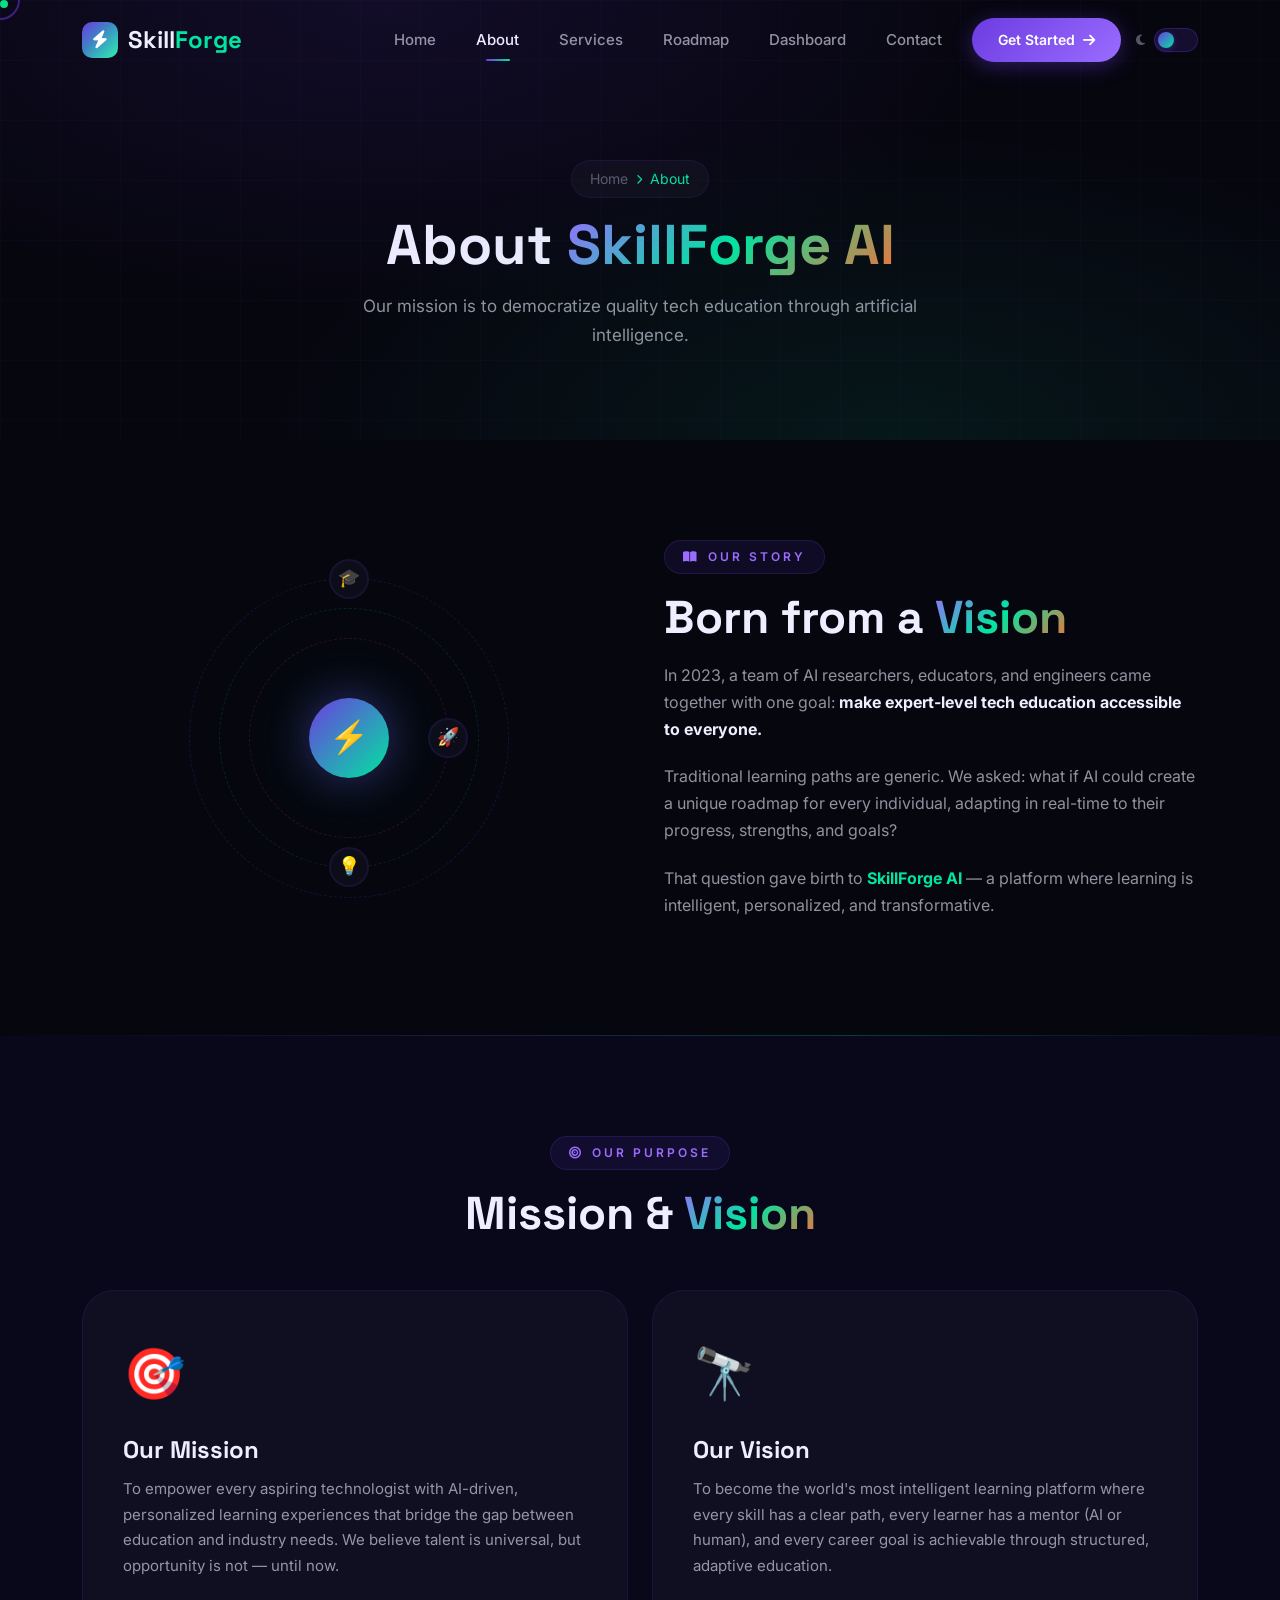
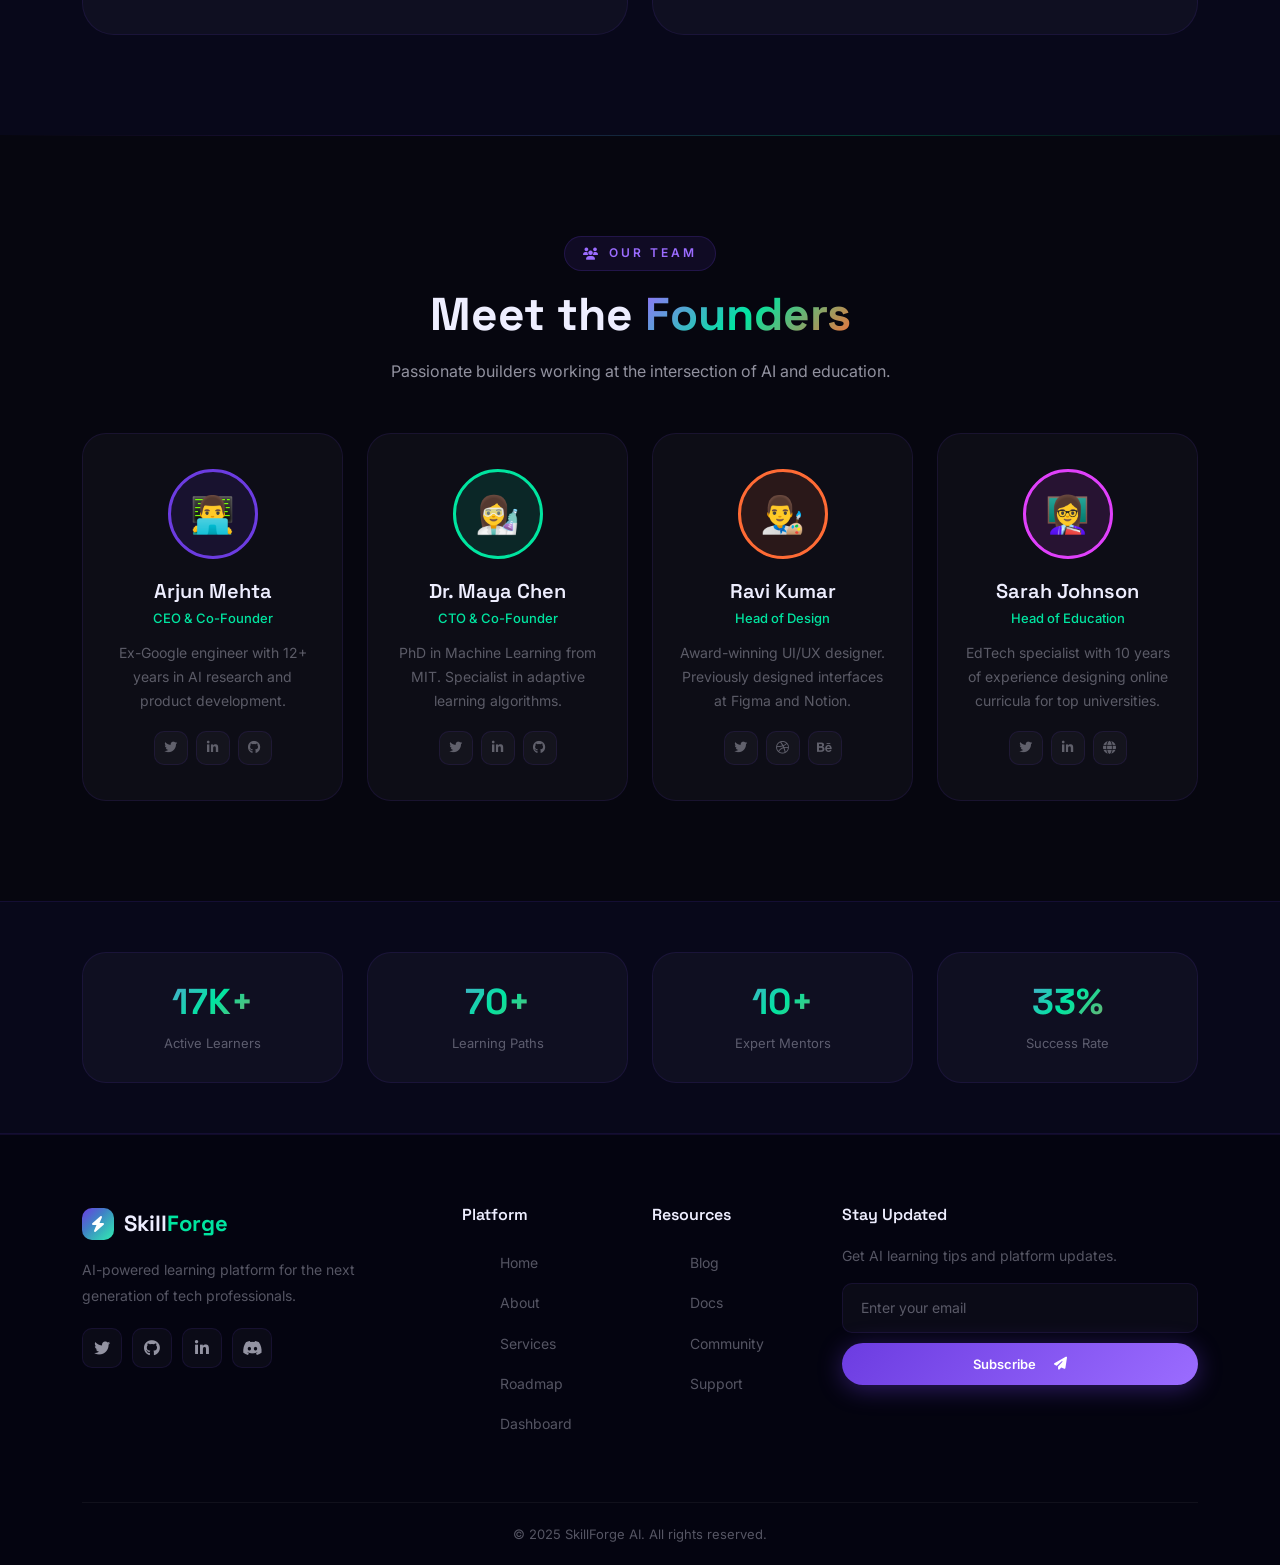
==== commit ac1ea816: "updated project" ====
--- a/about.html
+++ b/about.html
@@ -8,7 +8,7 @@
     <link href="https://cdn.jsdelivr.net/npm/bootstrap@5.3.0/dist/css/bootstrap.min.css" rel="stylesheet">
     <link href="https://cdnjs.cloudflare.com/ajax/libs/font-awesome/6.4.0/css/all.min.css" rel="stylesheet">
     <link href="style.css" rel="stylesheet">
-    <link rel="icon" type="image/png" href="img/icon.png">
+    <link rel="icon" type="image/png" href="img/icon.jpeg">
     <script>
         (function () {
             var t = localStorage.getItem('sf-theme') || 'dark';
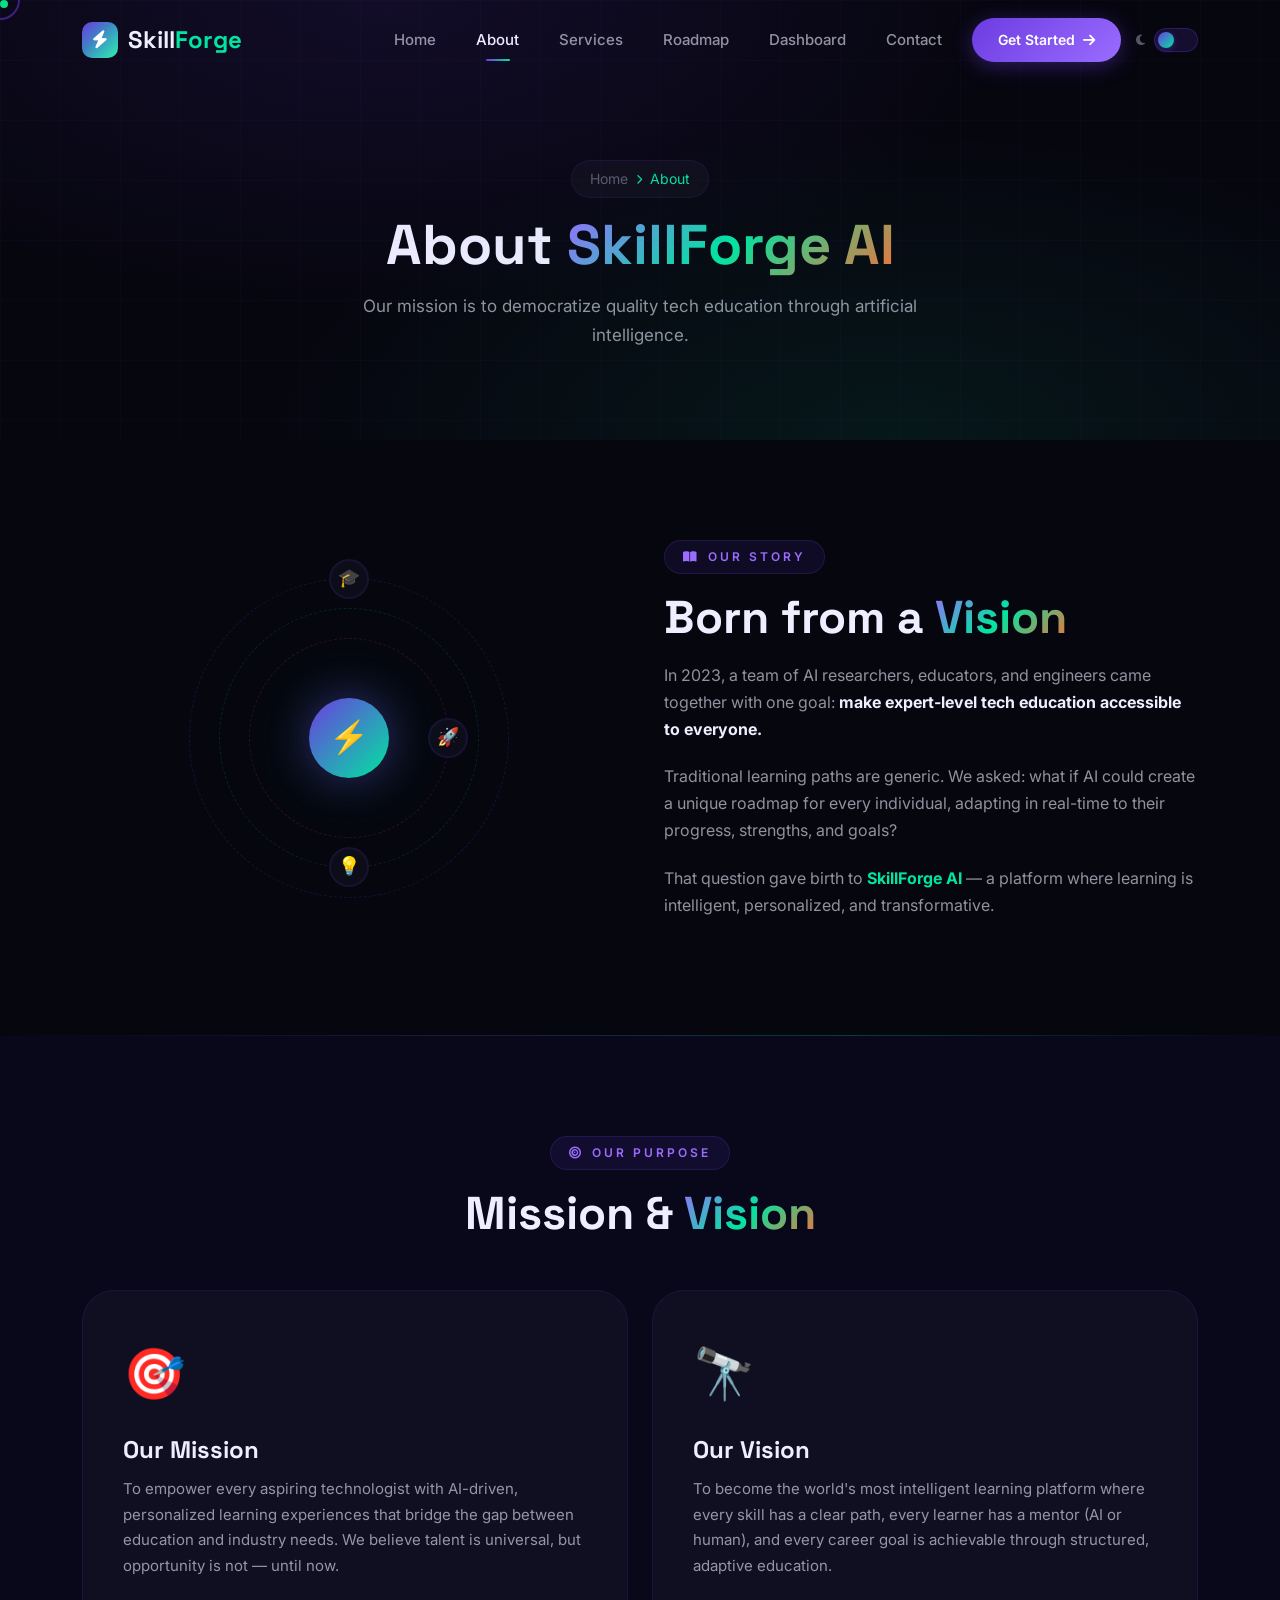
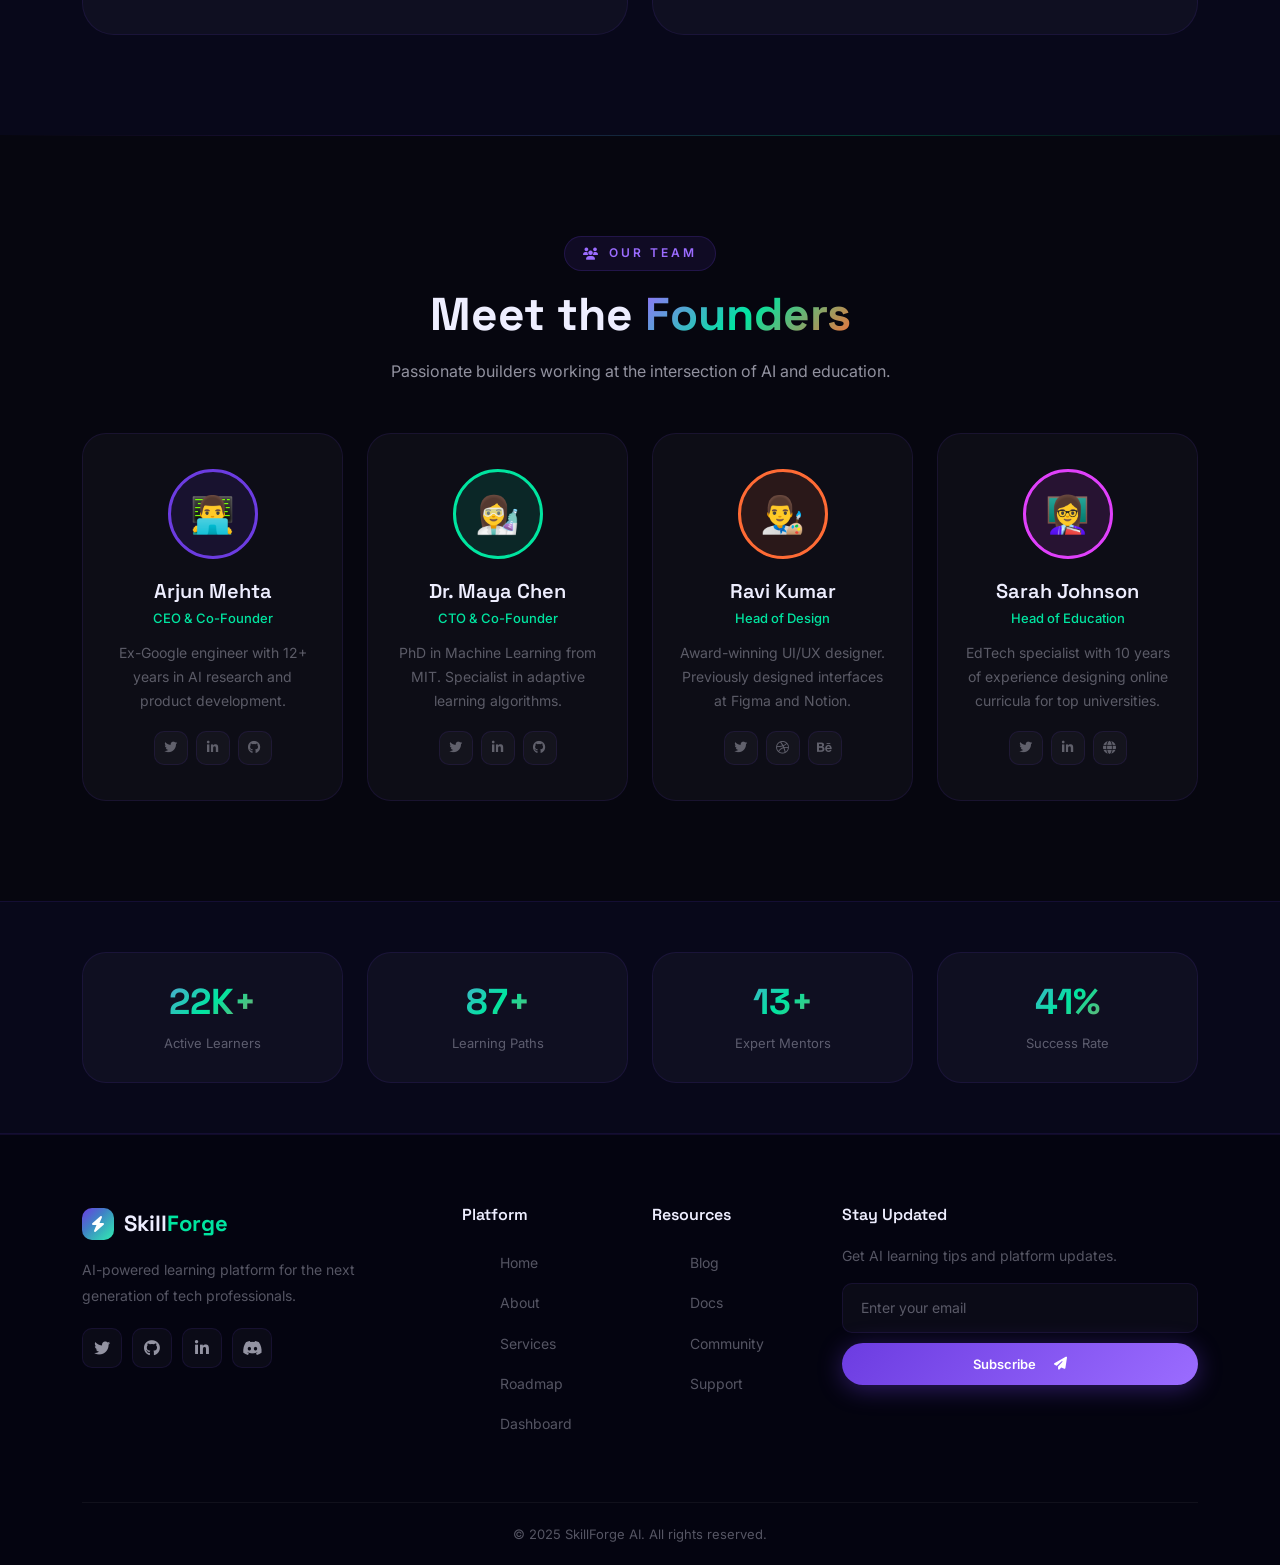
==== commit ddcf7121: "updated project" ====
--- a/about.html
+++ b/about.html
@@ -8,7 +8,7 @@
     <link href="https://cdn.jsdelivr.net/npm/bootstrap@5.3.0/dist/css/bootstrap.min.css" rel="stylesheet">
     <link href="https://cdnjs.cloudflare.com/ajax/libs/font-awesome/6.4.0/css/all.min.css" rel="stylesheet">
     <link href="style.css" rel="stylesheet">
-    <link rel="icon" type="image/png" href="img/icon.jpeg">
+    <link rel="icon" type="image/png" href="img/icon.png">
     <script>
         (function () {
             var t = localStorage.getItem('sf-theme') || 'dark';
